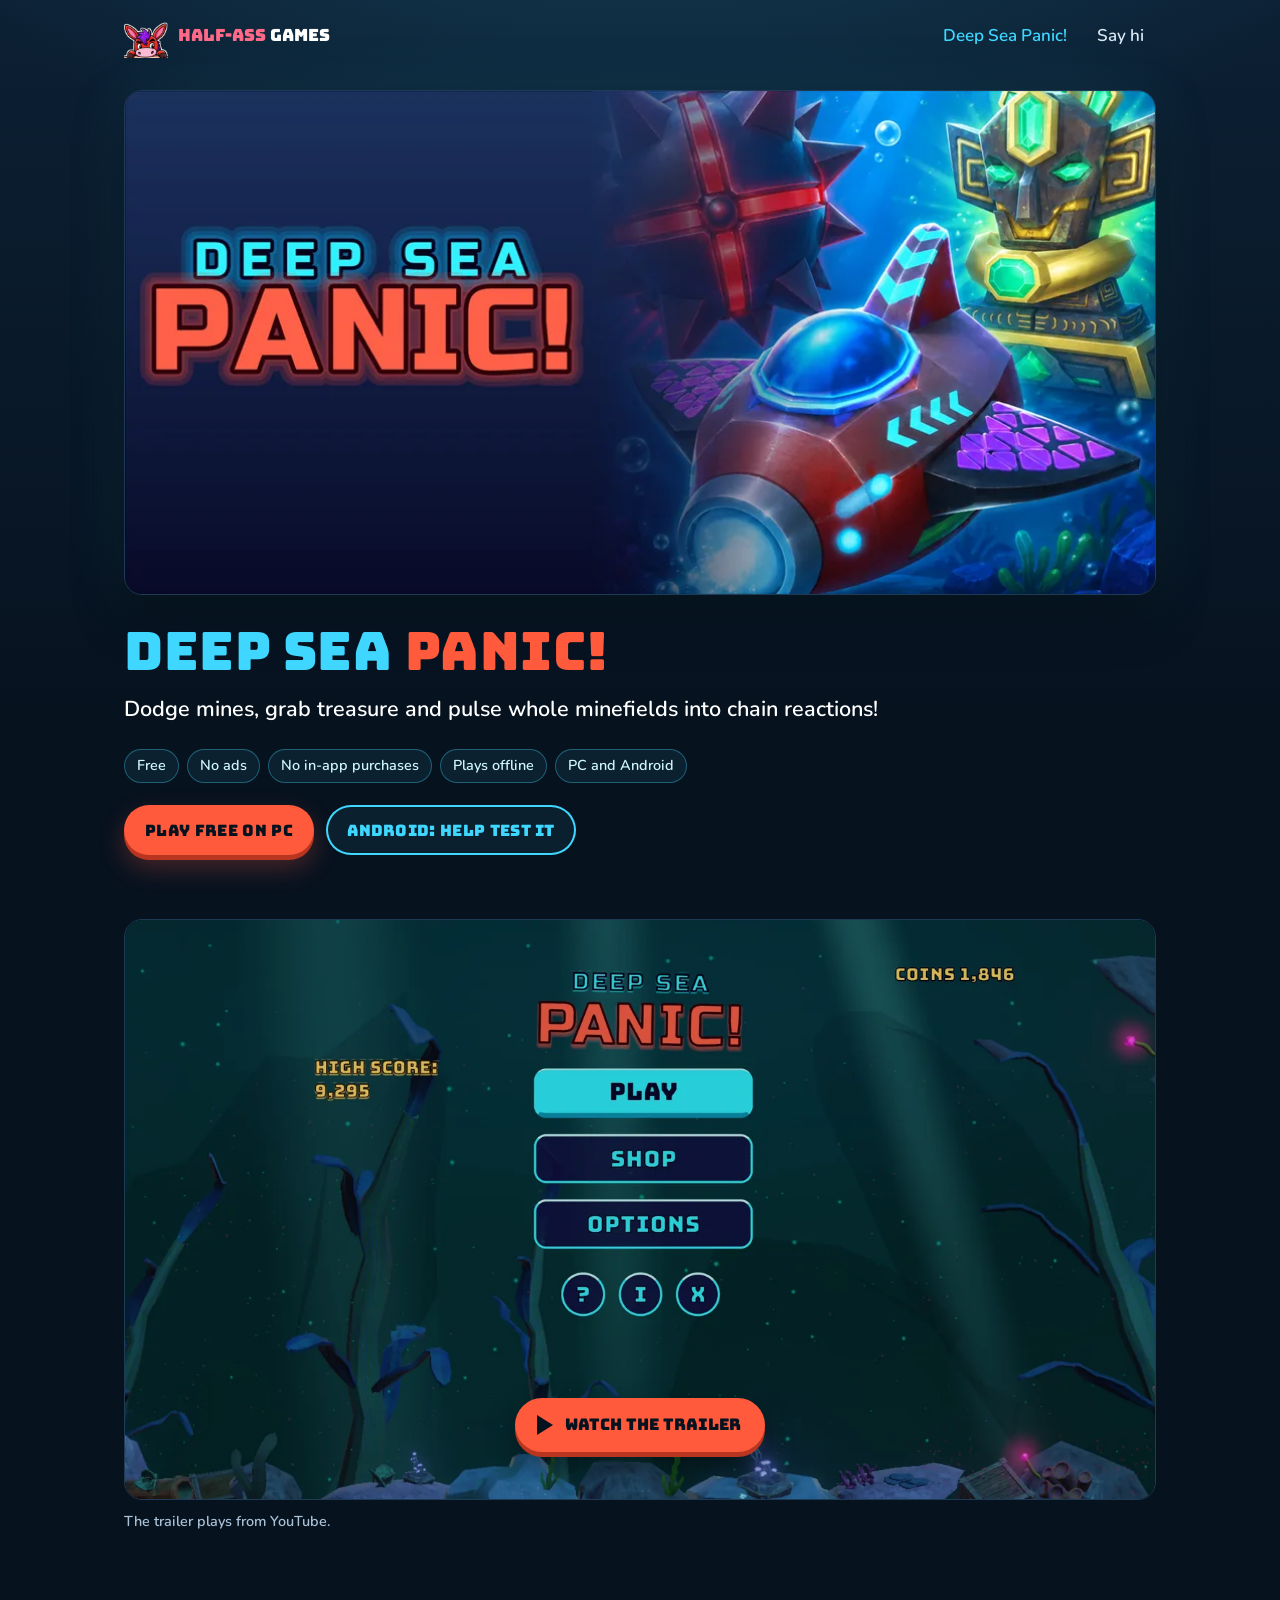
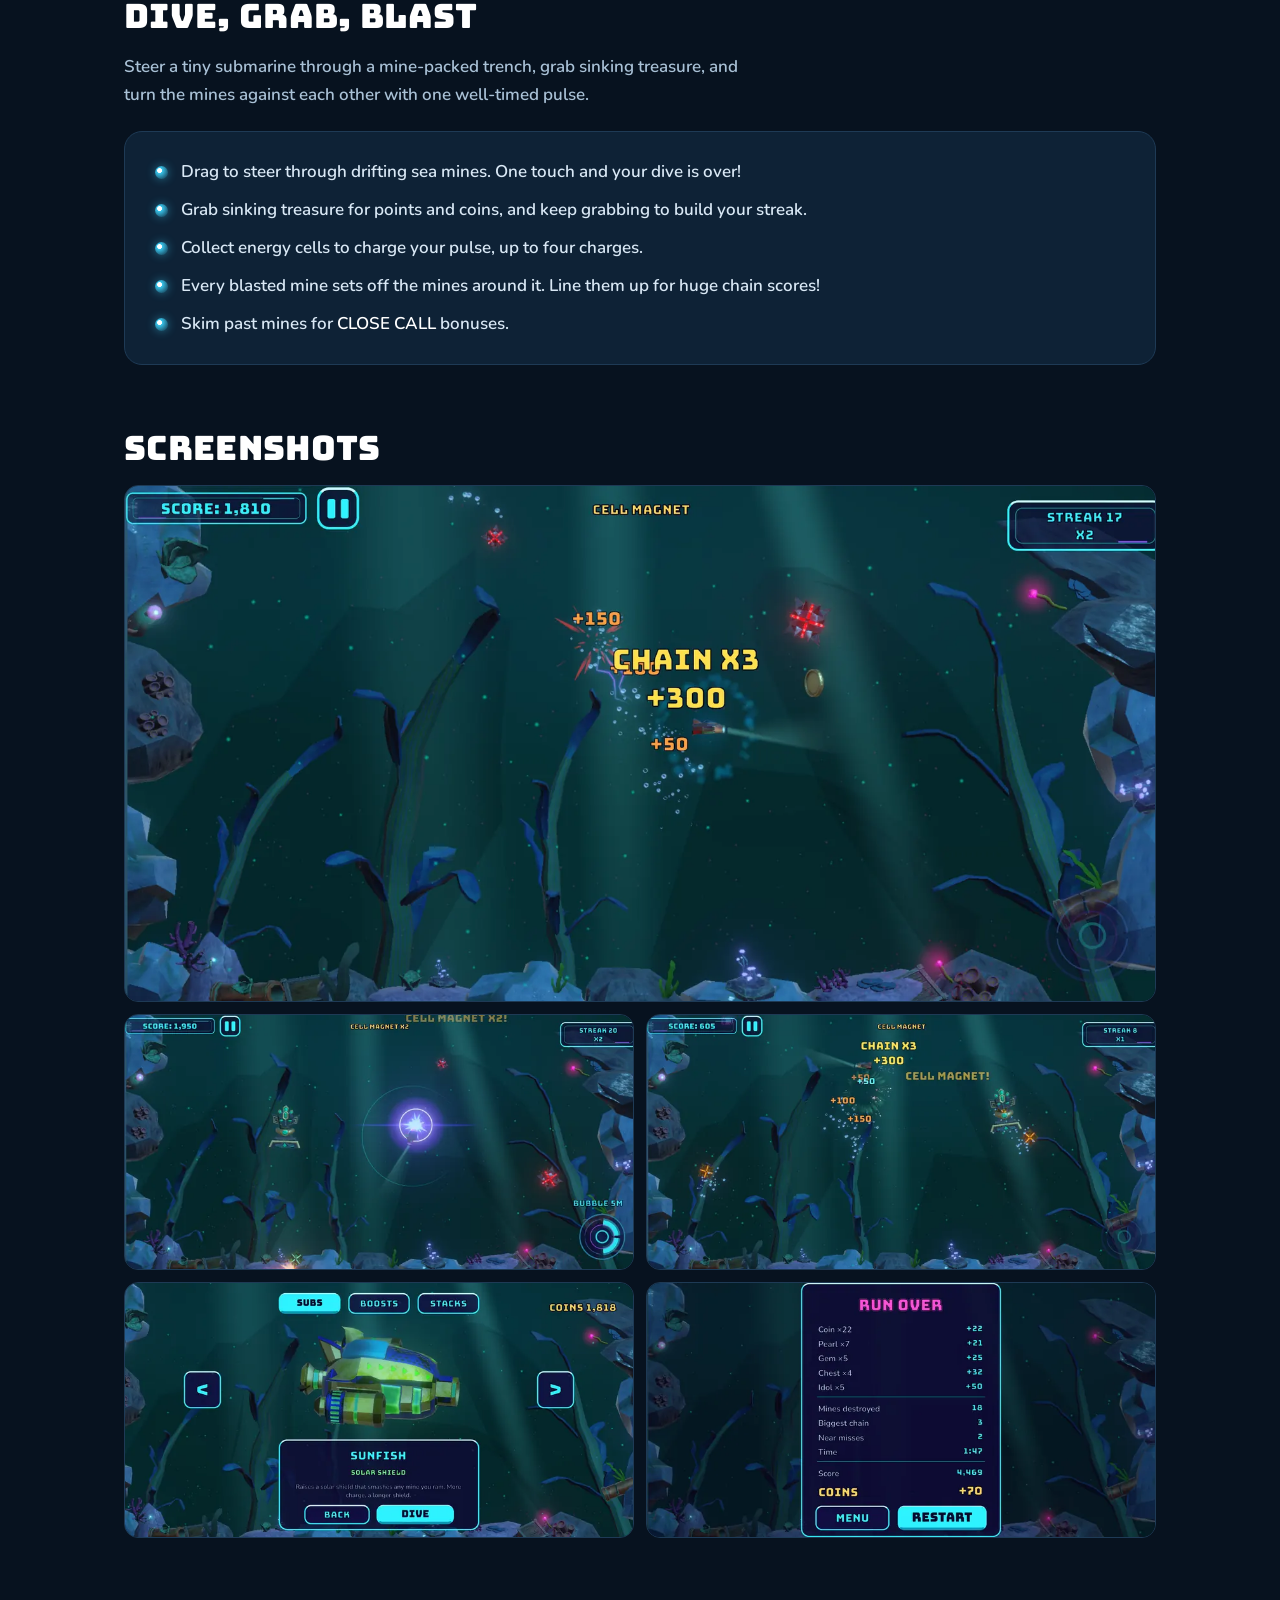
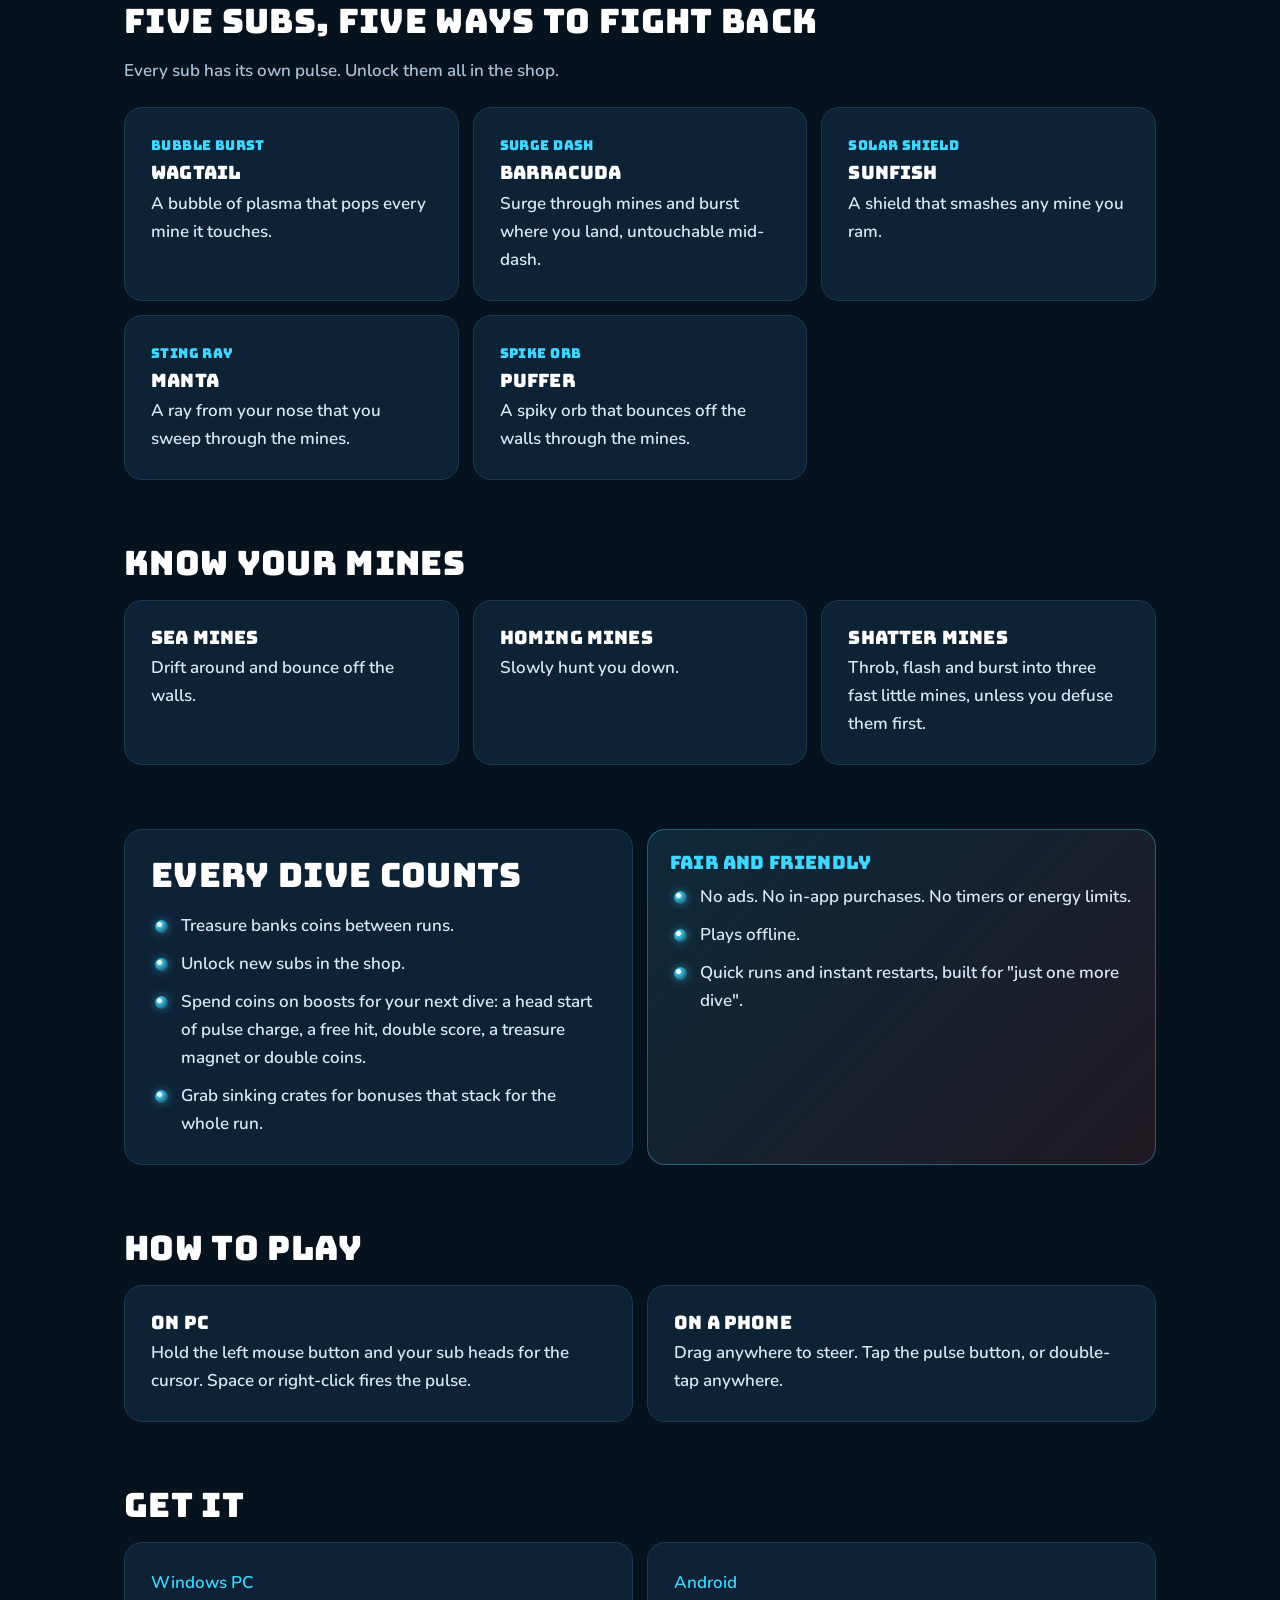
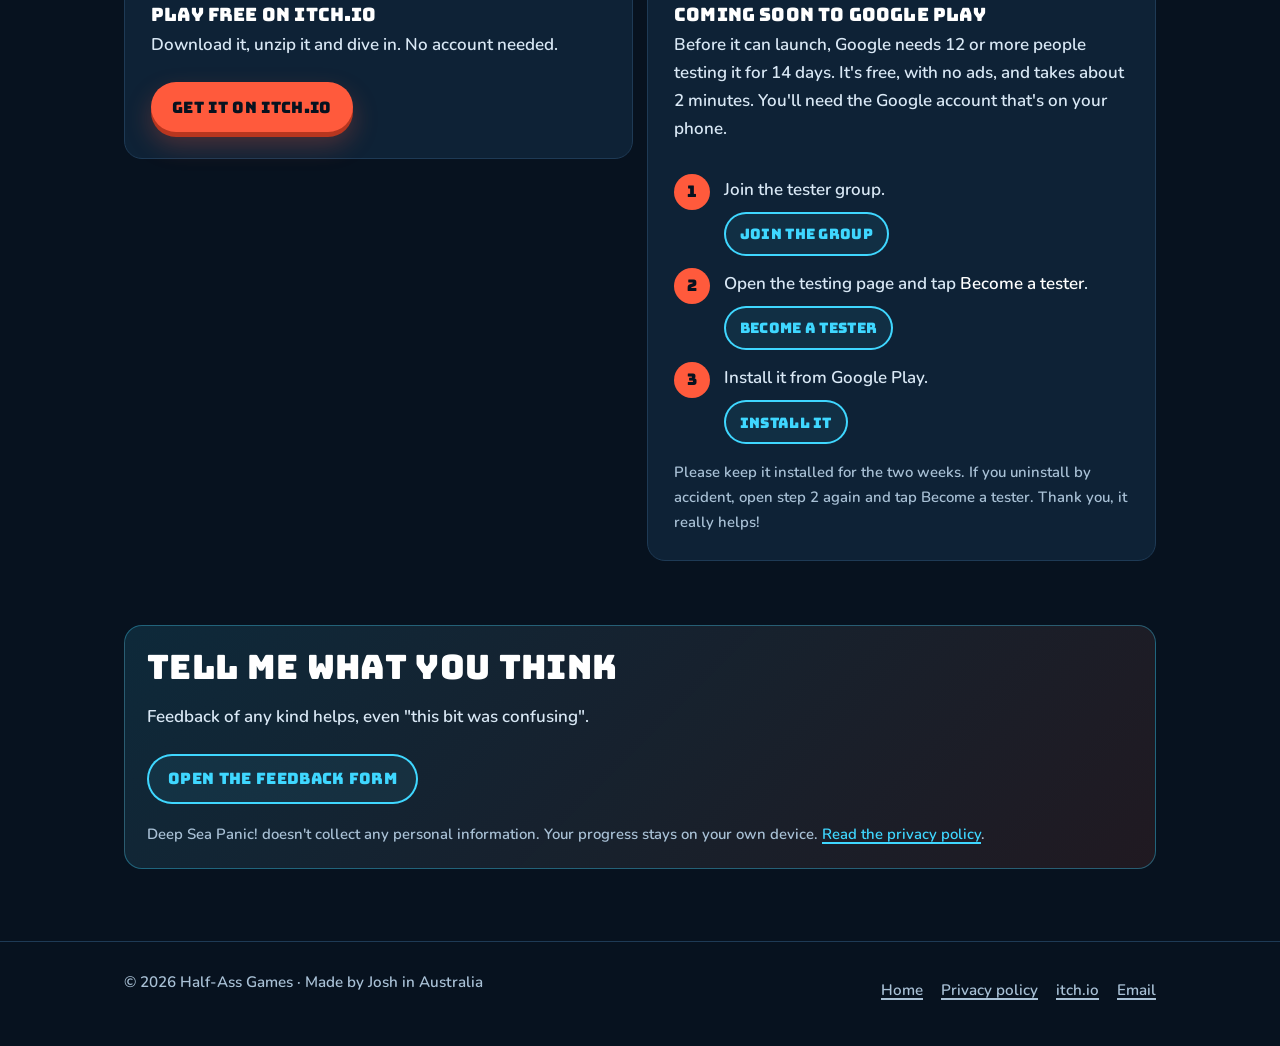
==== docs/deep-sea-panic/index.html @ 7a8c6b15 "First version of the Half-Ass Games website Home page, the Deep Sea Panic! page and the privacy poli" ====
<!doctype html>
<html lang="en-AU">
<head>
  <meta charset="utf-8">
  <meta name="viewport" content="width=device-width, initial-scale=1">
  <title>Deep Sea Panic! | Half-Ass Games</title>
  <meta name="description" content="Dodge mines, grab treasure and pulse whole minefields into chain reactions! A free arcade game for PC and Android, with no ads and no in-app purchases.">
  <link rel="canonical" href="https://half-assgames.com/deep-sea-panic/">
  <meta name="theme-color" content="#07121F">
  <link rel="icon" href="../favicon-48.png" sizes="48x48" type="image/png">
  <link rel="icon" href="../icon-192.png" sizes="192x192" type="image/png">
  <link rel="apple-touch-icon" href="../apple-touch-icon.png">
  <link rel="preload" href="../fonts/bungee.woff2" as="font" type="font/woff2" crossorigin>
  <link rel="stylesheet" href="../css/site.css">

  <meta property="og:type" content="website">
  <meta property="og:site_name" content="Half-Ass Games">
  <meta property="og:title" content="Deep Sea Panic!">
  <meta property="og:description" content="Dodge mines, grab treasure and pulse whole minefields into chain reactions! Free, no ads.">
  <meta property="og:url" content="https://half-assgames.com/deep-sea-panic/">
  <meta property="og:image" content="https://half-assgames.com/img/deep-sea-panic/key-art-share.jpg">
  <meta property="og:image:width" content="1024">
  <meta property="og:image:height" content="500">
  <meta property="og:image:alt" content="Deep Sea Panic! key art: a little red submarine racing past a spiky sea mine and a jewelled treasure idol.">
  <meta name="twitter:card" content="summary_large_image">

  <script type="application/ld+json">
  {
    "@context": "https://schema.org",
    "@type": "VideoGame",
    "name": "Deep Sea Panic!",
    "url": "https://half-assgames.com/deep-sea-panic/",
    "image": "https://half-assgames.com/img/deep-sea-panic/key-art-share.jpg",
    "description": "Steer a tiny submarine through a mine-packed trench, grab sinking treasure, and turn the mines against each other with one well-timed pulse.",
    "genre": "Arcade",
    "gamePlatform": ["PC", "Android"],
    "operatingSystem": "Windows, Android",
    "applicationCategory": "Game",
    "offers": { "@type": "Offer", "price": "0", "priceCurrency": "AUD" },
    "author": { "@type": "Organization", "name": "Half-Ass Games", "url": "https://half-assgames.com/" }
  }
  </script>
</head>
<body>
  <a class="skip" href="#main">Skip to content</a>

  <header class="site-header">
    <div class="wrap">
      <a class="brand" href="../">
        <img src="../img/donkey-128.webp" width="44" height="44" alt="">
        <span><span class="half">Half-Ass</span> Games</span>
      </a>
      <nav class="site-nav" aria-label="Main">
        <a href="./" aria-current="page">Deep Sea Panic!</a>
        <a href="../#say-hi">Say hi</a>
      </nav>
    </div>
  </header>

  <main id="main">
    <section class="game-hero">
      <div class="bubbles" aria-hidden="true"><span></span><span></span><span></span><span></span><span></span><span></span><span></span></div>
      <div class="wrap">
        <div class="keyart">
          <img src="../img/deep-sea-panic/key-art-1024.webp"
               srcset="../img/deep-sea-panic/key-art-640.webp 640w, ../img/deep-sea-panic/key-art-1024.webp 1024w"
               sizes="(min-width: 1080px) 1032px, 100vw"
               width="1024" height="500" fetchpriority="high"
               alt="Deep Sea Panic! key art: a little red submarine racing past a spiky sea mine and a jewelled treasure idol.">
        </div>
        <div class="intro">
          <h1><span class="sea">Deep Sea</span> <span class="panic">Panic!</span></h1>
          <p class="tagline">Dodge mines, grab treasure and pulse whole minefields into chain reactions!</p>
          <ul class="chips" aria-label="At a glance">
            <li>Free</li>
            <li>No ads</li>
            <li>No in-app purchases</li>
            <li>Plays offline</li>
            <li>PC and Android</li>
          </ul>
          <div class="buttons">
            <a class="btn btn-main" href="https://half-assgames.itch.io/deepseapanic">Play free on PC</a>
            <a class="btn btn-soft" href="#android">Android: help test it</a>
          </div>
        </div>
      </div>
    </section>

    <section class="section" id="trailer" aria-labelledby="trailer-title">
      <div class="wrap">
        <h2 id="trailer-title" class="sr-only">Trailer</h2>
        <a class="trailer" href="https://youtu.be/lEwwtnWS23Q" data-video="lEwwtnWS23Q">
          <img src="../img/deep-sea-panic/trailer-poster-1600.webp"
               srcset="../img/deep-sea-panic/trailer-poster-800.webp 800w, ../img/deep-sea-panic/trailer-poster-1600.webp 1600w"
               sizes="(min-width: 1080px) 1032px, 100vw" width="1600" height="800" loading="lazy" alt="">
          <span class="play">Watch the trailer</span>
        </a>
        <p class="trailer-note">The trailer plays from YouTube.</p>
      </div>
    </section>

    <section class="section" aria-labelledby="dive-title">
      <div class="wrap">
        <h2 id="dive-title">Dive, grab, blast</h2>
        <p class="section-intro">
          Steer a tiny submarine through a mine-packed trench, grab sinking treasure, and turn the
          mines against each other with one well-timed pulse.
        </p>
        <div class="card">
          <ul class="list-bubbles">
            <li>Drag to steer through drifting sea mines. One touch and your dive is over!</li>
            <li>Grab sinking treasure for points and coins, and keep grabbing to build your streak.</li>
            <li>Collect energy cells to charge your pulse, up to four charges.</li>
            <li>Every blasted mine sets off the mines around it. Line them up for huge chain scores!</li>
            <li>Skim past mines for <strong>CLOSE CALL</strong> bonuses.</li>
          </ul>
        </div>
      </div>
    </section>

    <section class="section" aria-labelledby="shots-title">
      <div class="wrap">
        <h2 id="shots-title">Screenshots</h2>
        <ul class="shots">
          <li><a href="../img/deep-sea-panic/01-chain-reaction-1600.webp">
            <img src="../img/deep-sea-panic/01-chain-reaction-1600.webp"
                 srcset="../img/deep-sea-panic/01-chain-reaction-800.webp 800w, ../img/deep-sea-panic/01-chain-reaction-1600.webp 1600w"
                 sizes="(min-width: 1080px) 1032px, 100vw" width="1600" height="800" loading="lazy"
                 alt="A three-mine chain reaction scoring 300 points as the sub zips through a kelp-filled trench.">
          </a></li>
          <li><a href="../img/deep-sea-panic/02-bubble-burst-1600.webp">
            <img src="../img/deep-sea-panic/02-bubble-burst-800.webp"
                 srcset="../img/deep-sea-panic/02-bubble-burst-800.webp 800w, ../img/deep-sea-panic/02-bubble-burst-1600.webp 1600w"
                 sizes="(min-width: 1080px) 510px, (min-width: 720px) 50vw, 100vw" width="1600" height="800" loading="lazy"
                 alt="The Wagtail's Bubble Burst: a glowing plasma bubble around the sub, with a treasure idol sinking nearby.">
          </a></li>
          <li><a href="../img/deep-sea-panic/03-treasure-and-crates-1600.webp">
            <img src="../img/deep-sea-panic/03-treasure-and-crates-800.webp"
                 srcset="../img/deep-sea-panic/03-treasure-and-crates-800.webp 800w, ../img/deep-sea-panic/03-treasure-and-crates-1600.webp 1600w"
                 sizes="(min-width: 1080px) 510px, (min-width: 720px) 50vw, 100vw" width="1600" height="800" loading="lazy"
                 alt="A chain reaction scoring 300 points while a treasure idol sinks and a Cell Magnet bonus kicks in.">
          </a></li>
          <li><a href="../img/deep-sea-panic/05-five-subs-shop-1600.webp">
            <img src="../img/deep-sea-panic/05-five-subs-shop-800.webp"
                 srcset="../img/deep-sea-panic/05-five-subs-shop-800.webp 800w, ../img/deep-sea-panic/05-five-subs-shop-1600.webp 1600w"
                 sizes="(min-width: 1080px) 510px, (min-width: 720px) 50vw, 100vw" width="1600" height="800" loading="lazy"
                 alt="The shop, choosing the Sunfish, whose Solar Shield smashes any mine you ram.">
          </a></li>
          <li><a href="../img/deep-sea-panic/06-run-summary-1600.webp">
            <img src="../img/deep-sea-panic/06-run-summary-800.webp"
                 srcset="../img/deep-sea-panic/06-run-summary-800.webp 800w, ../img/deep-sea-panic/06-run-summary-1600.webp 1600w"
                 sizes="(min-width: 1080px) 510px, (min-width: 720px) 50vw, 100vw" width="1600" height="800" loading="lazy"
                 alt="The Run Over screen: treasure collected, mines destroyed, biggest chain, score and coins earned.">
          </a></li>
        </ul>
      </div>
    </section>

    <section class="section" aria-labelledby="subs-title">
      <div class="wrap">
        <h2 id="subs-title">Five subs, five ways to fight back</h2>
        <p class="section-intro">Every sub has its own pulse. Unlock them all in the shop.</p>
        <div class="grid">
          <div class="card sub-card"><p class="kicker">Bubble Burst</p><h3>Wagtail</h3><p>A bubble of plasma that pops every mine it touches.</p></div>
          <div class="card sub-card"><p class="kicker">Surge Dash</p><h3>Barracuda</h3><p>Surge through mines and burst where you land, untouchable mid-dash.</p></div>
          <div class="card sub-card"><p class="kicker">Solar Shield</p><h3>Sunfish</h3><p>A shield that smashes any mine you ram.</p></div>
          <div class="card sub-card"><p class="kicker">Sting Ray</p><h3>Manta</h3><p>A ray from your nose that you sweep through the mines.</p></div>
          <div class="card sub-card"><p class="kicker">Spike Orb</p><h3>Puffer</h3><p>A spiky orb that bounces off the walls through the mines.</p></div>
        </div>
      </div>
    </section>

    <section class="section" aria-labelledby="mines-title">
      <div class="wrap">
        <h2 id="mines-title">Know your mines</h2>
        <div class="grid">
          <div class="card"><h3>Sea mines</h3><p>Drift around and bounce off the walls.</p></div>
          <div class="card"><h3>Homing mines</h3><p>Slowly hunt you down.</p></div>
          <div class="card"><h3>Shatter mines</h3><p>Throb, flash and burst into three fast little mines, unless you defuse them first.</p></div>
        </div>
      </div>
    </section>

    <section class="section" aria-labelledby="counts-title">
      <div class="wrap">
        <div class="grid">
          <div class="card">
            <h2 id="counts-title">Every dive counts</h2>
            <ul class="list-bubbles">
              <li>Treasure banks coins between runs.</li>
              <li>Unlock new subs in the shop.</li>
              <li>Spend coins on boosts for your next dive: a head start of pulse charge, a free hit, double score, a treasure magnet or double coins.</li>
              <li>Grab sinking crates for bonuses that stack for the whole run.</li>
            </ul>
          </div>
          <div class="callout">
            <h3>Fair and friendly</h3>
            <ul class="list-bubbles">
              <li>No ads. No in-app purchases. No timers or energy limits.</li>
              <li>Plays offline.</li>
              <li>Quick runs and instant restarts, built for "just one more dive".</li>
            </ul>
          </div>
        </div>
      </div>
    </section>

    <section class="section" aria-labelledby="controls-title">
      <div class="wrap">
        <h2 id="controls-title">How to play</h2>
        <div class="grid">
          <div class="card"><h3>On PC</h3><p>Hold the left mouse button and your sub heads for the cursor. Space or right-click fires the pulse.</p></div>
          <div class="card"><h3>On a phone</h3><p>Drag anywhere to steer. Tap the pulse button, or double-tap anywhere.</p></div>
        </div>
      </div>
    </section>

    <section class="section" id="get-it" aria-labelledby="get-title">
      <div class="wrap">
        <h2 id="get-title">Get it</h2>
        <div class="grid get-it">
          <div class="card">
            <p class="kicker">Windows PC</p>
            <h3>Play free on itch.io</h3>
            <p>Download it, unzip it and dive in. No account needed.</p>
            <div class="buttons">
              <a class="btn btn-main" href="https://half-assgames.itch.io/deepseapanic">Get it on itch.io</a>
            </div>
          </div>

          <!-- ANDROID, BEFORE LAUNCH: the tester steps. On launch day, delete this card
               and un-comment the "Get it on Google Play" card below it (see README.md). -->
          <div class="card" id="android">
            <p class="kicker">Android</p>
            <h3>Coming soon to Google Play</h3>
            <p>
              Before it can launch, Google needs 12 or more people testing it for 14 days. It's free,
              with no ads, and takes about 2 minutes. You'll need the Google account that's on your phone.
            </p>
            <ol class="steps">
              <li>
                Join the tester group.<br>
                <a class="btn btn-soft" href="https://groups.google.com/g/deep-sea-panic-testers">Join the group</a>
              </li>
              <li>
                Open the testing page and tap <strong>Become a tester</strong>.<br>
                <a class="btn btn-soft" href="https://play.google.com/apps/testing/com.halfassgames.deepseapanic">Become a tester</a>
              </li>
              <li>
                Install it from Google Play.<br>
                <a class="btn btn-soft" href="https://play.google.com/store/apps/details?id=com.halfassgames.deepseapanic">Install it</a>
              </li>
            </ol>
            <p class="small">
              Please keep it installed for the two weeks. If you uninstall by accident, open step 2
              again and tap Become a tester. Thank you, it really helps!
            </p>
          </div>

          <!-- ANDROID, AFTER LAUNCH:
          <div class="card" id="android">
            <p class="kicker">Android</p>
            <h3>Play free on Google Play</h3>
            <p>Free, with no ads and no in-app purchases.</p>
            <div class="buttons">
              <a class="btn btn-main" href="https://play.google.com/store/apps/details?id=com.halfassgames.deepseapanic">Get it on Google Play</a>
            </div>
          </div>
          -->
        </div>
      </div>
    </section>

    <section class="section" aria-labelledby="feedback-title">
      <div class="wrap">
        <div class="callout">
          <h2 id="feedback-title">Tell me what you think</h2>
          <p>Feedback of any kind helps, even "this bit was confusing".</p>
          <div class="buttons">
            <a class="btn btn-soft" href="https://docs.google.com/forms/d/e/1FAIpQLScMLXOUElsej9TgpEuanRhJ2T6ZHBi3X1LBrDeRtGZzReHrkA/viewform">Open the feedback form</a>
          </div>
          <p class="small" style="margin-top: 18px;">
            Deep Sea Panic! doesn't collect any personal information. Your progress stays on your own
            device. <a href="privacy/">Read the privacy policy</a>.
          </p>
        </div>
      </div>
    </section>
  </main>

  <footer class="site-footer">
    <div class="wrap">
      <p>© 2026 Half-Ass Games · Made by Josh in Australia</p>
      <ul>
        <li><a href="../">Home</a></li>
        <li><a href="privacy/">Privacy policy</a></li>
        <li><a href="https://half-assgames.itch.io/deepseapanic">itch.io</a></li>
        <li><a href="mailto:joshua@half-assgames.com">Email</a></li>
      </ul>
    </div>
  </footer>

  <script>
    // Swap the trailer picture for the YouTube player only when someone presses play,
    // so YouTube isn't loaded (or told about the visit) until then.
    document.querySelectorAll('.trailer[data-video]').forEach(function (link) {
      link.addEventListener('click', function (e) {
        e.preventDefault();
        var frame = document.createElement('iframe');
        frame.src = 'https://www.youtube-nocookie.com/embed/' + link.dataset.video + '?autoplay=1&rel=0';
        frame.title = 'Deep Sea Panic! trailer';
        frame.allow = 'autoplay; encrypted-media; picture-in-picture; fullscreen';
        frame.allowFullscreen = true;
        var box = document.createElement('div');
        box.className = 'trailer';
        box.appendChild(frame);
        link.replaceWith(box);
      });
    });
  </script>
</body>
</html>
---- docs/css/site.css ----
/* Half-Ass Games: one stylesheet for the whole site.
   Colours match the Deep Sea Panic! itch.io theme. Fonts are the game's own (SIL OFL). */

@font-face {
  font-family: "Bungee";
  src: url("../fonts/bungee.woff2") format("woff2");
  font-display: swap;
}
@font-face {
  font-family: "Nunito";
  src: url("../fonts/nunito-semibold.woff2") format("woff2");
  font-weight: 600;
  font-display: swap;
}

:root {
  color-scheme: dark;
  --bg: #07121F;          /* itch background */
  --panel: #0E2236;       /* itch page */
  --panel-2: #123049;
  --line: #1E3A55;        /* itch borders */
  --text: #D9E8F5;        /* itch text */
  --muted: #A9C1D6;
  --cyan: #3FD7FF;        /* "DEEP SEA" */
  --orange: #FF5A3C;      /* "PANIC!" and buttons */
  --orange-deep: #B8361F;
  --donkey: #FF6A88;      /* the pink of "Half-Ass" on the studio logo */
  --radius: 18px;
  --wrap: 1080px;
  --display: "Bungee", "Arial Black", Impact, sans-serif;
  --body: "Nunito", ui-rounded, "Segoe UI", system-ui, -apple-system, Roboto, sans-serif;
}

*, *::before, *::after { box-sizing: border-box; }

html { -webkit-text-size-adjust: 100%; scroll-behavior: smooth; }

body {
  margin: 0;
  min-height: 100vh;
  display: flex;
  flex-direction: column;
  background-color: var(--bg);
  background-image:
    radial-gradient(1100px 520px at 50% -160px, rgba(63, 215, 255, 0.16), transparent 70%),
    linear-gradient(180deg, #0C2034 0, var(--bg) 720px);
  background-repeat: no-repeat;
  color: var(--text);
  font: 600 1.0625rem/1.65 var(--body);
  font-synthesis: none;
  overflow-x: hidden;
}

main { flex: 1; }

img { display: block; max-width: 100%; height: auto; }

a { color: var(--cyan); text-underline-offset: 0.18em; text-decoration-thickness: 2px; }
a:hover { color: #8DE9FF; }

:focus-visible { outline: 3px solid var(--cyan); outline-offset: 3px; border-radius: 6px; }

strong { font-weight: inherit; color: #fff; }

h1, h2, h3 {
  font-family: var(--display);
  font-weight: 400;
  line-height: 1.15;
  letter-spacing: 0.01em;
  margin: 0 0 0.5em;
  color: #fff;
  text-wrap: balance;
}
h2 { font-size: clamp(1.45rem, 4.2vw, 2.1rem); }
h3 { font-size: 1.15rem; }
p { margin: 0 0 1em; }
p:last-child { margin-bottom: 0; }

.wrap { width: 100%; max-width: var(--wrap); margin: 0 auto; padding: 0 16px; }
@media (min-width: 640px) { .wrap { padding: 0 24px; } }

.skip {
  position: absolute; left: 16px; top: -100px; z-index: 10;
  background: var(--orange); color: var(--bg); padding: 10px 16px; border-radius: 10px;
  font-family: var(--display); text-decoration: none;
}
.skip:focus { top: 12px; }

.sr-only {
  position: absolute; width: 1px; height: 1px; padding: 0; margin: -1px;
  overflow: hidden; clip: rect(0 0 0 0); white-space: nowrap; border: 0;
}

/* ---------- Header and footer ---------- */

.site-header { padding: 14px 0; }
.site-header .wrap {
  display: flex; flex-wrap: wrap; align-items: center; justify-content: space-between; gap: 8px 20px;
}
.brand {
  display: inline-flex; align-items: center; gap: 10px;
  color: #fff; text-decoration: none; font-family: var(--display); font-size: 1.05rem;
}
.brand:hover { color: #fff; }
.brand img { width: 44px; height: 44px; }
.brand .half { color: var(--donkey); }

.site-nav { display: flex; gap: 4px 6px; flex-wrap: wrap; }
.site-nav a {
  color: var(--text); text-decoration: none; padding: 8px 12px; border-radius: 999px;
}
.site-nav a:hover { background: rgba(63, 215, 255, 0.1); color: #fff; }
.site-nav a[aria-current="page"] { color: var(--cyan); }
@media (max-width: 520px) { .site-nav { margin-left: -12px; } }

.site-footer {
  margin-top: 72px; padding: 28px 0 36px;
  border-top: 1px solid var(--line); color: var(--muted); font-size: 0.95rem;
}
.site-footer .wrap { display: flex; flex-wrap: wrap; gap: 10px 24px; justify-content: space-between; align-items: center; }
.site-footer ul { list-style: none; display: flex; flex-wrap: wrap; gap: 6px 18px; margin: 0; padding: 0; }
.site-footer a { color: var(--muted); }
.site-footer a:hover { color: #fff; }

/* ---------- Buttons and chips ---------- */

.buttons { display: flex; flex-wrap: wrap; gap: 12px; margin: 22px 0 0; }

.btn {
  display: inline-flex; align-items: center; justify-content: center; gap: 0.5em;
  min-height: 50px; padding: 0.7em 1.35em; border-radius: 999px;
  font-family: var(--display); font-size: 0.98rem; line-height: 1.1; letter-spacing: 0.02em;
  text-decoration: none; text-align: center;
  transition: transform 0.12s ease, box-shadow 0.12s ease, background-color 0.12s ease;
}
.btn-main {
  background: var(--orange); color: var(--bg);
  box-shadow: 0 5px 0 var(--orange-deep), 0 12px 26px rgba(255, 90, 60, 0.28);
}
.btn-main:hover { color: var(--bg); background: #FF6E52; transform: translateY(-2px); box-shadow: 0 7px 0 var(--orange-deep), 0 16px 30px rgba(255, 90, 60, 0.34); }
.btn-main:active { transform: translateY(3px); box-shadow: 0 2px 0 var(--orange-deep); }
.btn-soft {
  color: var(--cyan); background: rgba(63, 215, 255, 0.07);
  box-shadow: inset 0 0 0 2px var(--cyan);
}
.btn-soft:hover { color: #fff; background: rgba(63, 215, 255, 0.16); transform: translateY(-2px); }
.btn-soft:active { transform: translateY(1px); }

.chips { display: flex; flex-wrap: wrap; gap: 8px; list-style: none; margin: 16px 0 0; padding: 0; }
.chips li {
  padding: 4px 12px; border-radius: 999px; font-size: 0.9rem;
  background: rgba(63, 215, 255, 0.08); border: 1px solid rgba(63, 215, 255, 0.35); color: #CFF5FF;
}

/* ---------- Sections and cards ---------- */

.section { padding: 44px 0 0; }
@media (min-width: 800px) { .section { padding-top: 64px; } }

.section-intro { max-width: 640px; color: var(--muted); margin-bottom: 22px; }

.card {
  background: var(--panel); border: 1px solid var(--line); border-radius: var(--radius); padding: 20px;
}
@media (min-width: 640px) { .card { padding: 26px; } }

.grid { display: grid; gap: 14px; grid-template-columns: repeat(auto-fit, minmax(min(100%, 250px), 1fr)); }

.card h3 { margin-bottom: 0.35em; }
.card .kicker { color: var(--cyan); margin: 0 0 0.4em; }

.list-bubbles { list-style: none; margin: 0; padding: 0; display: grid; gap: 10px; }
.list-bubbles li { position: relative; padding-left: 30px; }
.list-bubbles li::before {
  content: ""; position: absolute; left: 4px; top: 0.48em; width: 13px; height: 13px; border-radius: 50%;
  background: radial-gradient(circle at 35% 35%, #fff 0 18%, rgba(63, 215, 255, 0.9) 22%, rgba(63, 215, 255, 0.35) 70%);
  box-shadow: 0 0 10px rgba(63, 215, 255, 0.45);
}

/* ---------- Home: hero ---------- */

.hero { position: relative; padding: 36px 0 8px; text-align: center; }
@media (min-width: 800px) { .hero { padding-top: 56px; } }
.hero h1 { margin: 0 auto 18px; width: clamp(210px, 58vw, 300px); }
.hero h1 img {
  width: 100%;
  animation: bob 5s ease-in-out infinite; transform-origin: 50% 90%;
  filter: drop-shadow(0 16px 26px rgba(0, 0, 0, 0.5));
}
.hero .tagline { font-size: clamp(1.2rem, 3.6vw, 1.55rem); color: var(--cyan); margin-bottom: 0.8em; }
.hero .hello { max-width: 620px; margin: 0 auto; color: var(--text); font-size: 1.1rem; }

@keyframes bob {
  0%, 100% { transform: translateY(0) rotate(-2deg); }
  50% { transform: translateY(-8px) rotate(2deg); }
}

/* Bubbles drifting up behind the heroes */
.bubbles { position: absolute; inset: 0; overflow: hidden; pointer-events: none; z-index: -1; }
.bubbles span {
  position: absolute; bottom: -40px; border-radius: 50%;
  border: 2px solid rgba(63, 215, 255, 0.35);
  background: radial-gradient(circle at 32% 30%, rgba(255, 255, 255, 0.5) 0 12%, rgba(63, 215, 255, 0.06) 40%);
  animation: rise linear infinite;
}
.bubbles span:nth-child(1) { left: 8%;  width: 14px; height: 14px; animation-duration: 11s; animation-delay: -2s; }
.bubbles span:nth-child(2) { left: 19%; width: 26px; height: 26px; animation-duration: 15s; animation-delay: -9s; }
.bubbles span:nth-child(3) { left: 31%; width: 10px; height: 10px; animation-duration: 9s;  animation-delay: -5s; }
.bubbles span:nth-child(4) { left: 68%; width: 18px; height: 18px; animation-duration: 13s; animation-delay: -1s; }
.bubbles span:nth-child(5) { left: 79%; width: 30px; height: 30px; animation-duration: 17s; animation-delay: -7s; }
.bubbles span:nth-child(6) { left: 90%; width: 12px; height: 12px; animation-duration: 10s; animation-delay: -4s; }
.bubbles span:nth-child(7) { left: 55%; width: 9px;  height: 9px;  animation-duration: 12s; animation-delay: -11s; }

@keyframes rise {
  from { transform: translate(0, 0); opacity: 0; }
  10% { opacity: 1; }
  50% { transform: translate(14px, -50vh); }
  to { transform: translate(-6px, -100vh); opacity: 0; }
}

/* ---------- Home: featured game ---------- */

.feature { overflow: hidden; padding: 0; }
.feature .art { display: block; background: #0B1A2B; }
.feature .art img { width: 100%; aspect-ratio: 1024 / 500; }
.feature .body { padding: 20px; }
@media (min-width: 640px) { .feature .body { padding: 28px; } }
@media (min-width: 900px) {
  .feature .body { display: grid; grid-template-columns: 1.25fr 1fr; gap: 12px 40px; align-items: start; }
  .feature .actions .chips { margin-top: 4px; }
}
.feature .status { margin: 18px 0 0; color: var(--muted); font-size: 0.97rem; }

.title-split { font-size: clamp(1.7rem, 5vw, 2.4rem); }
.title-split .sea { color: var(--cyan); }
.title-split .panic { color: var(--orange); }

.contact-email {
  display: inline-block; font-family: var(--display); font-size: clamp(1rem, 4.4vw, 1.5rem);
  word-break: break-word; margin: 4px 0 10px;
}

/* ---------- Game page ---------- */

.game-hero { position: relative; padding-top: 18px; }
.game-hero .keyart {
  border-radius: var(--radius); overflow: hidden; border: 1px solid var(--line);
  box-shadow: 0 20px 50px rgba(0, 0, 0, 0.45), 0 0 60px rgba(63, 215, 255, 0.12);
}
.game-hero .keyart img { width: 100%; aspect-ratio: 1024 / 500; }
.game-hero .intro { margin-top: 26px; max-width: 760px; }
.game-hero h1 { font-size: clamp(2rem, 7vw, 3.3rem); margin-bottom: 0.2em; }
.game-hero h1 .sea { color: var(--cyan); }
.game-hero h1 .panic { color: var(--orange); }
.game-hero .tagline { font-size: clamp(1.12rem, 3.2vw, 1.35rem); color: #fff; }

.trailer {
  position: relative; display: block; width: 100%; aspect-ratio: 16 / 9; overflow: hidden;
  border-radius: var(--radius); border: 1px solid var(--line); background: #000; color: #fff;
}
.trailer img, .trailer iframe { position: absolute; inset: 0; width: 100%; height: 100%; border: 0; }
.trailer img { object-fit: cover; opacity: 0.85; transition: opacity 0.2s ease, transform 0.4s ease; }
.trailer:hover img { opacity: 1; transform: scale(1.02); }
.trailer .play {
  position: absolute; left: 50%; bottom: 8%; transform: translateX(-50%);
  display: flex; align-items: center; gap: 12px; padding: 14px 24px 14px 16px; border-radius: 999px;
  background: var(--orange); color: var(--bg); font-family: var(--display); font-size: 1rem; white-space: nowrap;
  box-shadow: 0 5px 0 var(--orange-deep), 0 14px 30px rgba(0, 0, 0, 0.45);
}
.trailer .play::before {
  content: ""; width: 0; height: 0; margin-left: 6px;
  border-left: 16px solid var(--bg); border-top: 10px solid transparent; border-bottom: 10px solid transparent;
}
.trailer-note { color: var(--muted); font-size: 0.9rem; margin-top: 10px; }

.shots { display: grid; gap: 12px; grid-template-columns: 1fr; list-style: none; margin: 0; padding: 0; }
@media (min-width: 720px) {
  .shots { grid-template-columns: 1fr 1fr; }
  .shots li:first-child { grid-column: 1 / -1; }
}
.shots a { display: block; border-radius: 14px; overflow: hidden; border: 1px solid var(--line); }
.shots img { width: 100%; aspect-ratio: 2 / 1; object-fit: cover; transition: transform 0.3s ease; }
.shots a:hover img { transform: scale(1.025); }

.sub-card h3 { color: #fff; }
.sub-card .kicker { font-family: var(--display); font-size: 0.85rem; letter-spacing: 0.03em; }

.callout {
  background: linear-gradient(135deg, rgba(63, 215, 255, 0.12), rgba(255, 90, 60, 0.1));
  border: 1px solid rgba(63, 215, 255, 0.35); border-radius: var(--radius); padding: 22px;
}
.callout h3 { color: var(--cyan); }

.steps { list-style: none; counter-reset: step; margin: 16px 0; padding: 0; display: grid; gap: 14px; }
.steps li { counter-increment: step; position: relative; padding-left: 50px; min-height: 36px; }
.steps li::before {
  content: counter(step); position: absolute; left: 0; top: -2px;
  width: 36px; height: 36px; border-radius: 50%; display: grid; place-items: center;
  background: var(--orange); color: var(--bg); font-family: var(--display); font-size: 1rem;
}
.steps .btn { margin-top: 8px; min-height: 44px; font-size: 0.9rem; padding: 0.6em 1.1em; }

.get-it { align-items: start; }
.get-it .card { display: flex; flex-direction: column; }
.get-it .card .buttons { margin-top: auto; padding-top: 6px; }
.small { font-size: 0.93rem; color: var(--muted); }

/* ---------- Text pages (privacy) ---------- */

.prose { max-width: 720px; padding-top: 20px; }
.prose h1 { font-size: clamp(1.7rem, 6vw, 2.5rem); color: #fff; }
.prose h2 { font-size: 1.2rem; color: var(--cyan); margin: 1.9em 0 0.5em; }
.prose p, .prose li { color: var(--text); }
.prose ul { padding-left: 1.3em; margin: 0 0 1em; }
.prose li { margin-bottom: 0.3em; }
.prose .date { color: var(--muted); }
.prose .summary {
  border: 1px solid rgba(63, 215, 255, 0.45); border-radius: 14px; padding: 16px 20px;
  background: rgba(63, 215, 255, 0.07); color: #fff;
}
.prose hr { border: 0; border-top: 1px solid var(--line); margin: 40px 0 0; }

/* ---------- 404 ---------- */

.lost { text-align: center; padding: 60px 0 20px; }
.lost img { width: 128px; margin: 0 auto 16px; animation: bob 4.5s ease-in-out infinite; }
.lost h1 { font-size: clamp(1.8rem, 7vw, 3rem); }
.lost .buttons { justify-content: center; }

@media (prefers-reduced-motion: reduce) {
  html { scroll-behavior: auto; }
  *, *::before, *::after { animation: none !important; transition: none !important; }
  .bubbles { display: none; }
}
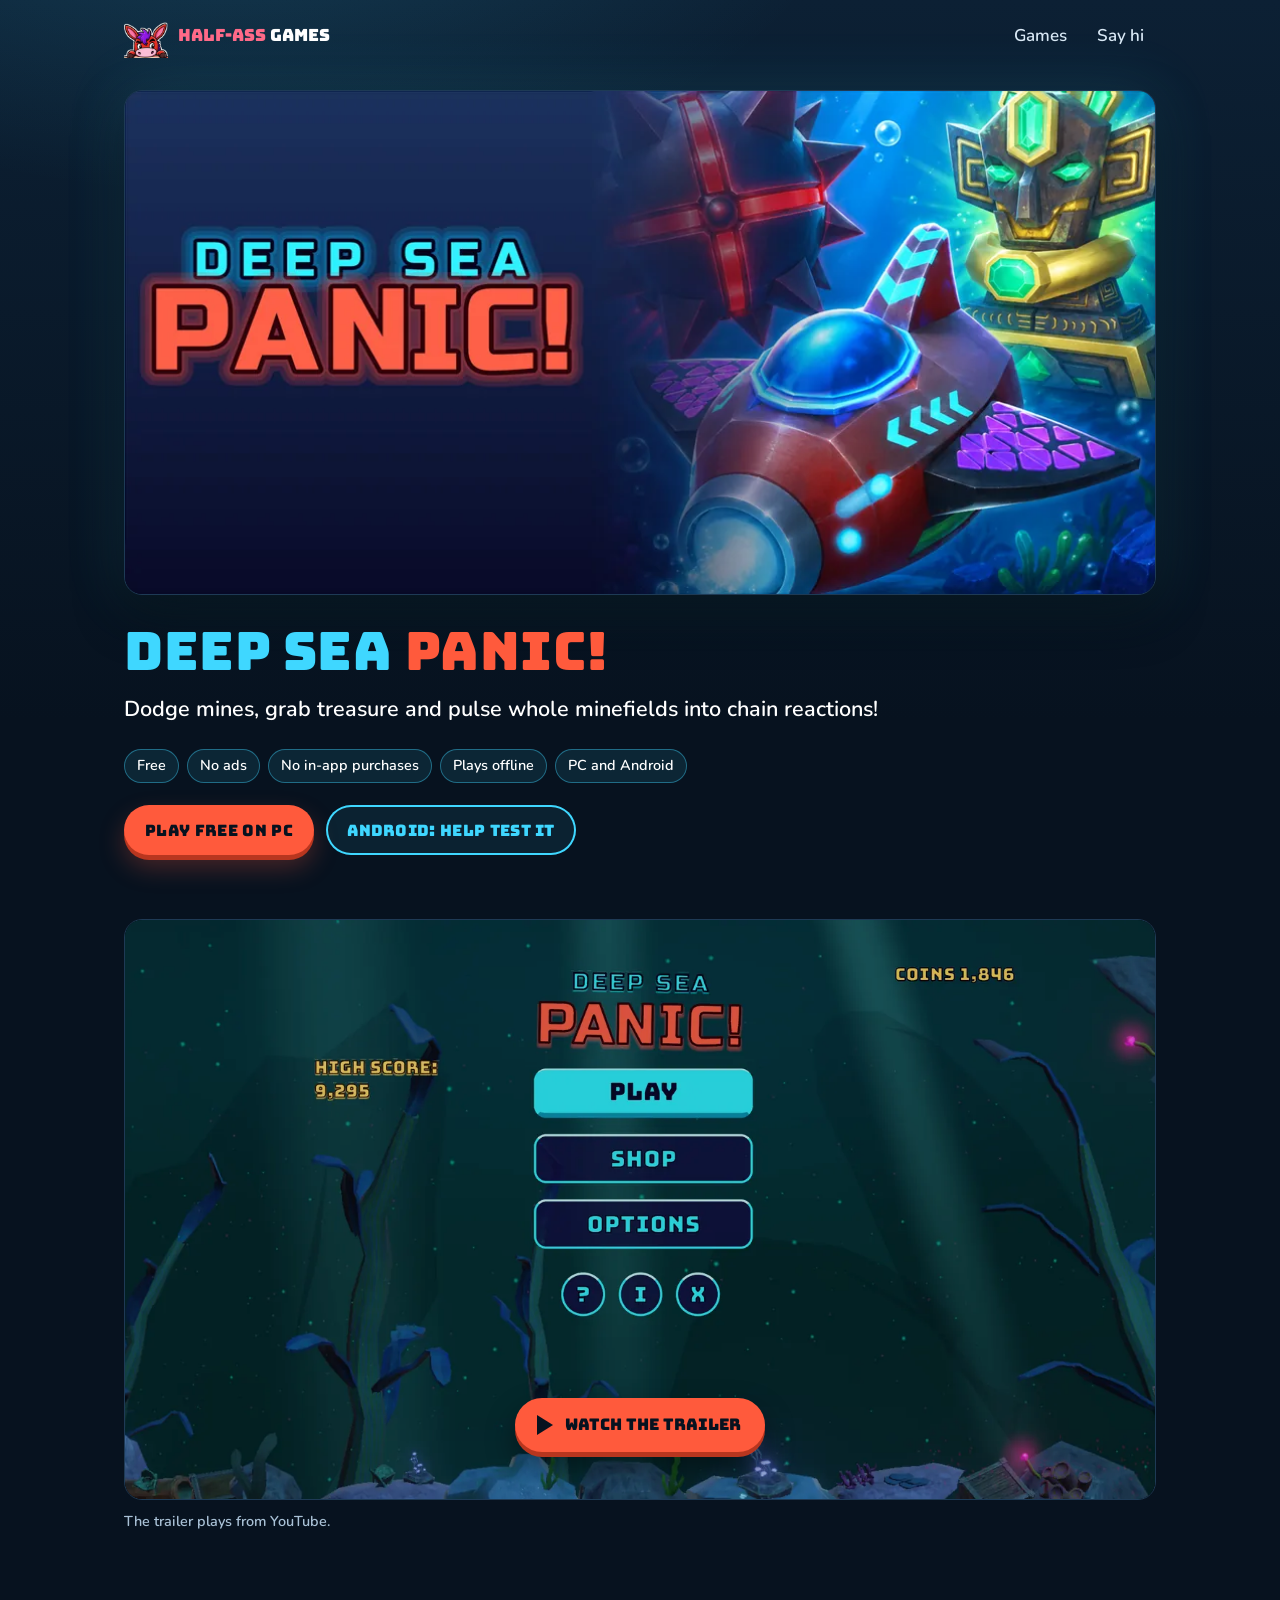
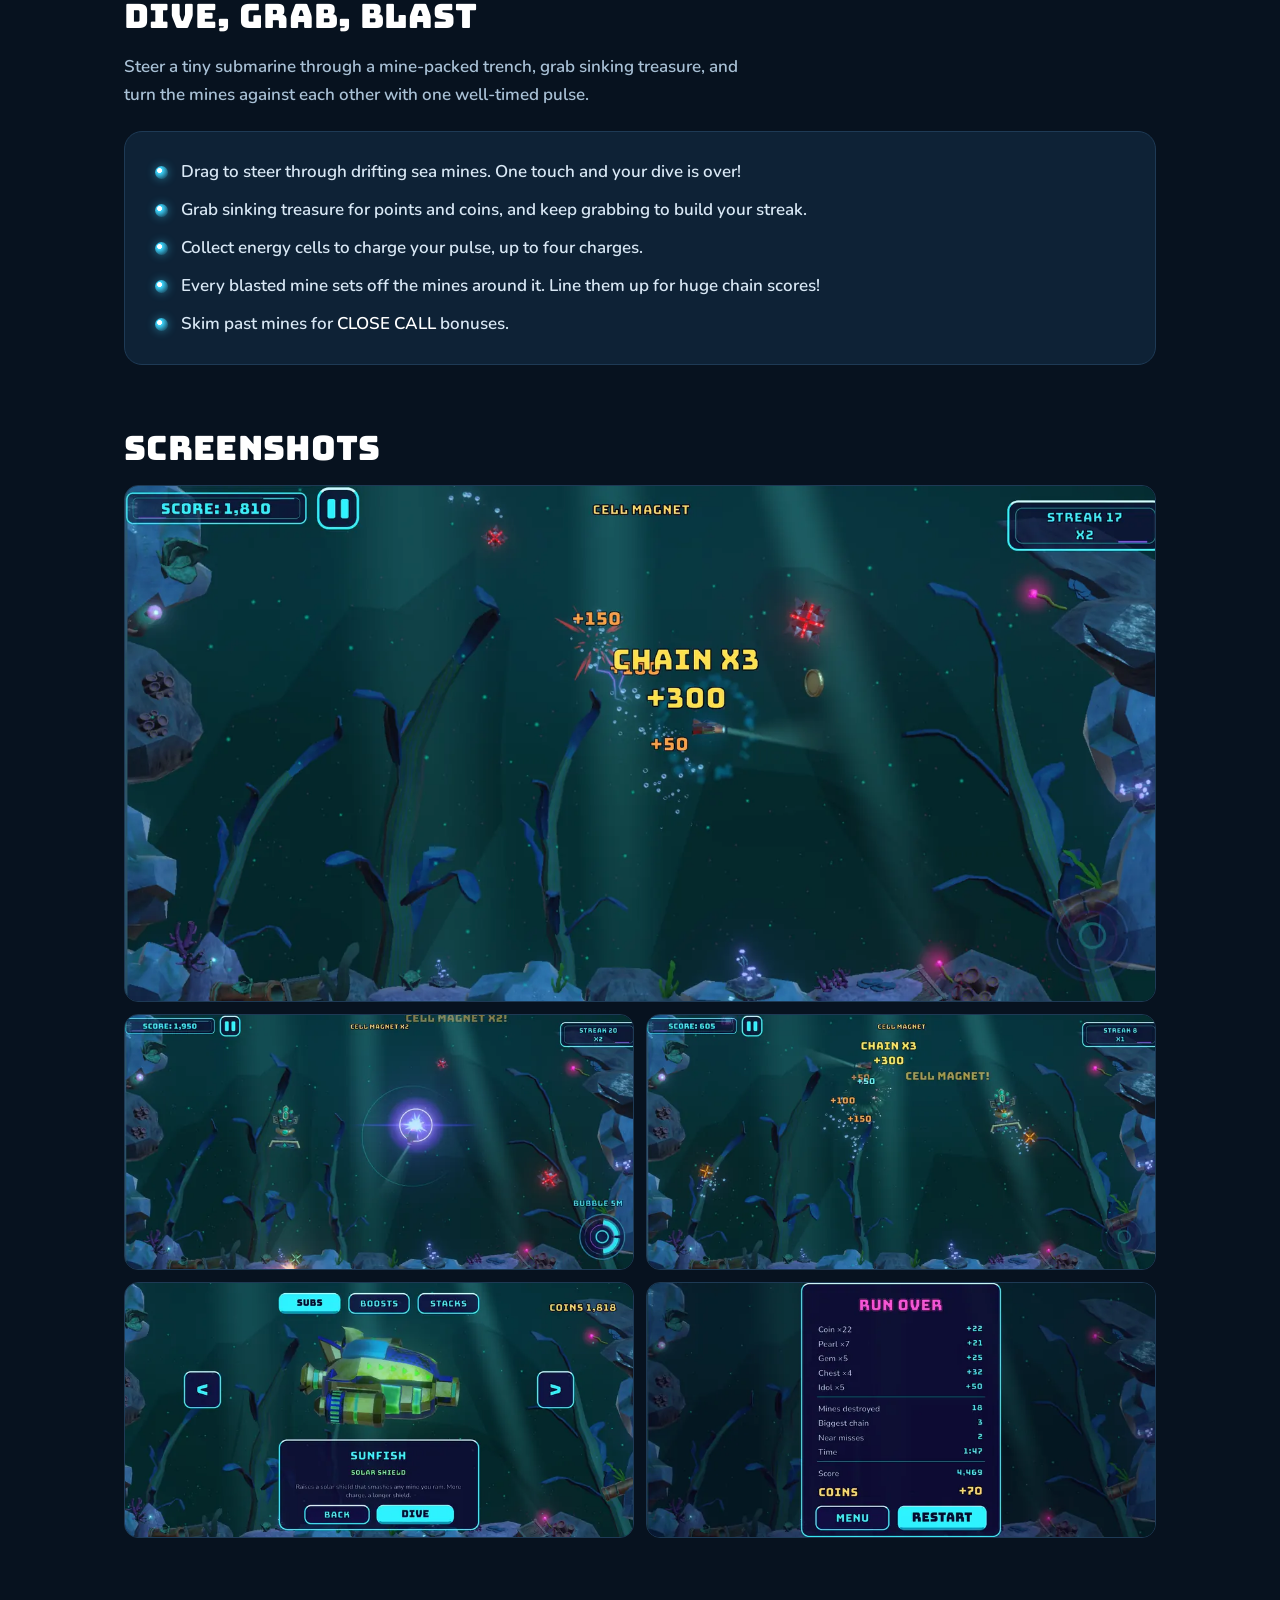
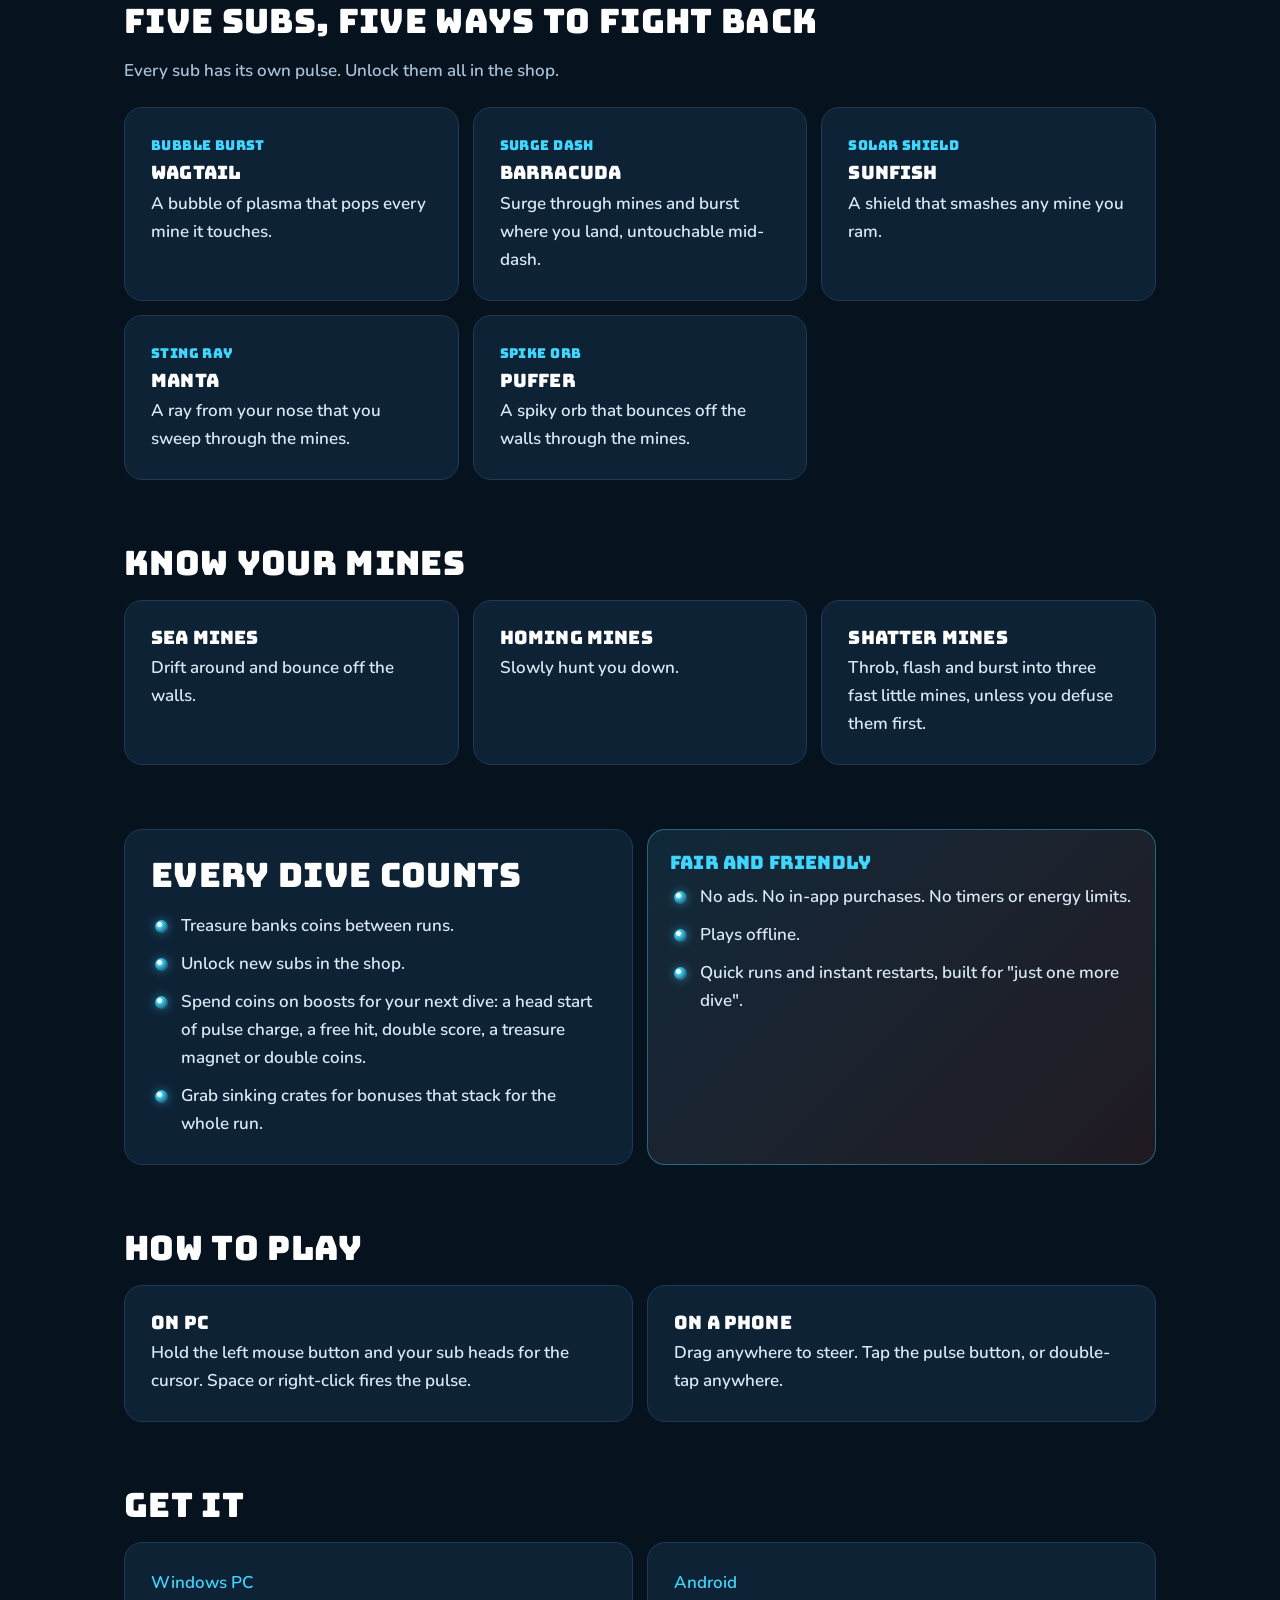
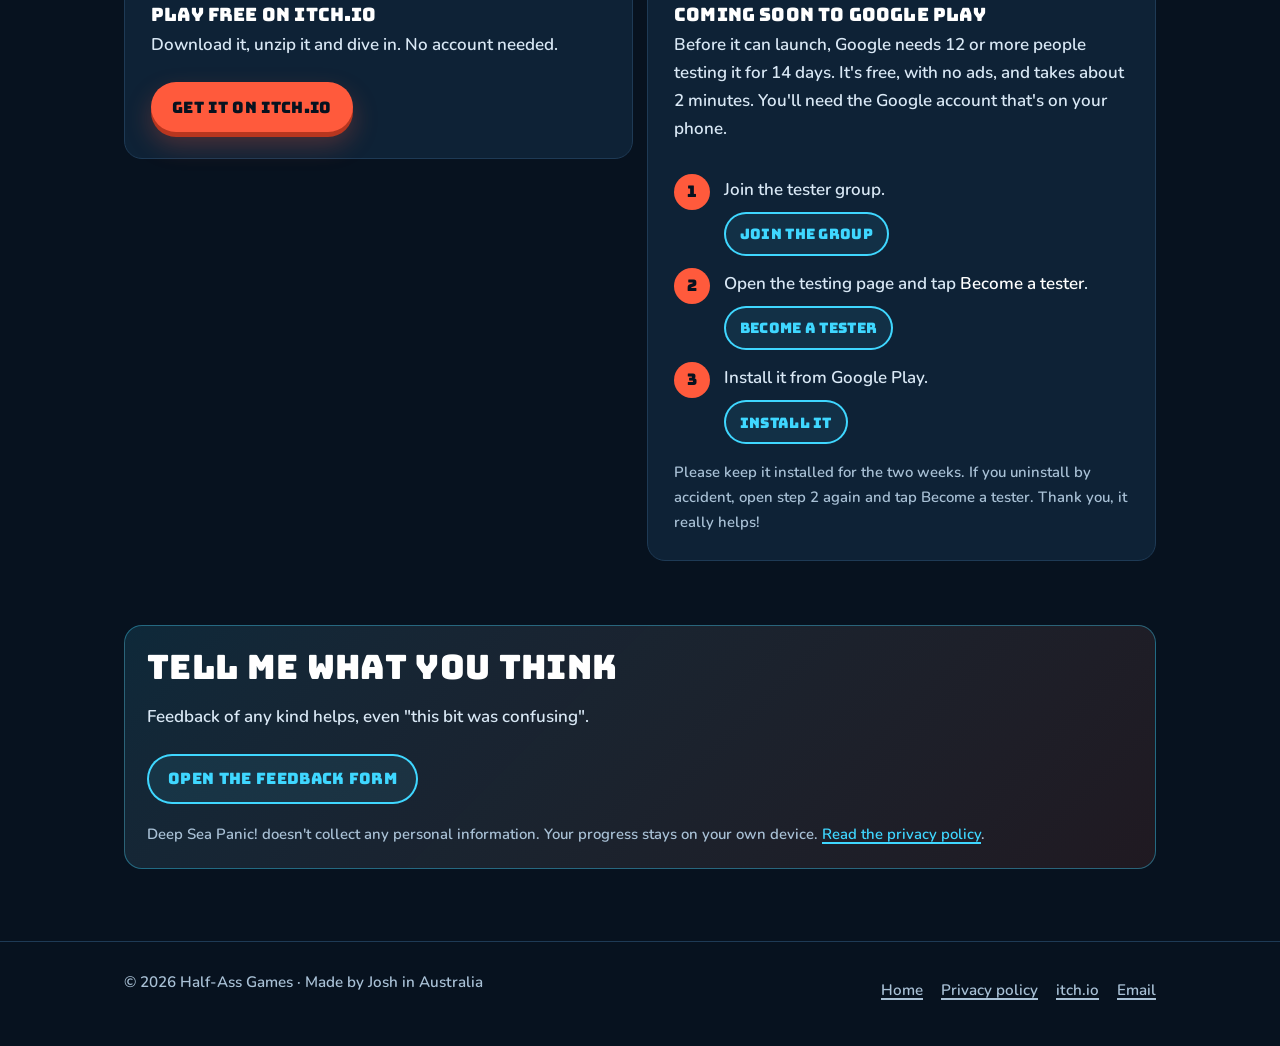
==== commit eab52048: "Studio pages get their own look and a wider range of games The home and 404 pages now use the donkey" ====
--- a/docs/deep-sea-panic/index.html
+++ b/docs/deep-sea-panic/index.html
@@ -41,7 +41,7 @@
   }
   </script>
 </head>
-<body>
+<body class="theme-sea">
   <a class="skip" href="#main">Skip to content</a>
 
   <header class="site-header">
@@ -51,7 +51,7 @@
         <span><span class="half">Half-Ass</span> Games</span>
       </a>
       <nav class="site-nav" aria-label="Main">
-        <a href="./" aria-current="page">Deep Sea Panic!</a>
+        <a href="../#games">Games</a>
         <a href="../#say-hi">Say hi</a>
       </nav>
     </div>
--- a/docs/css/site.css
+++ b/docs/css/site.css
@@ -1,5 +1,7 @@
 /* Half-Ass Games: one stylesheet for the whole site.
-   Colours match the Deep Sea Panic! itch.io theme. Fonts are the game's own (SIL OFL). */
+   Studio pages use the donkey's colours. Pages with <body class="theme-sea"> (Deep Sea Panic!
+   and its privacy policy) switch to the game's deep-sea colours from its itch.io page.
+   Fonts are Bungee and Nunito, the same ones the game uses (SIL Open Font License). */
 
 @font-face {
   font-family: "Bungee";
@@ -13,23 +15,54 @@
   font-display: swap;
 }
 
+/* ---------- Colours ---------- */
+
 :root {
   color-scheme: dark;
-  --bg: #07121F;          /* itch background */
-  --panel: #0E2236;       /* itch page */
-  --panel-2: #123049;
-  --line: #1E3A55;        /* itch borders */
-  --text: #D9E8F5;        /* itch text */
-  --muted: #A9C1D6;
-  --cyan: #3FD7FF;        /* "DEEP SEA" */
-  --orange: #FF5A3C;      /* "PANIC!" and buttons */
-  --orange-deep: #B8361F;
-  --donkey: #FF6A88;      /* the pink of "Half-Ass" on the studio logo */
+  /* The studio: the donkey's red-pink, purple mane and cream sign, on a dark plum night */
+  --bg: #140F1C;
+  --bg-top: #261839;
+  --panel: #1E1629;
+  --line: #3B2C4D;
+  --text: #F4E9E1;
+  --muted: #CDBDCB;
+  --heading: #FFF6EC;
+  --accent: #FF5C7A;        /* "Half-Ass" pink-red: main buttons */
+  --accent-hover: #FF7891;
+  --accent-deep: #B52F4B;
+  --accent-ink: #1A0D14;
+  --soft: #CF9BFF;          /* the mane's purple: links, chips, outline buttons */
+  --soft-hover: #E6C9FF;
+  --glow: rgba(186, 0, 255, 0.2);
+  --glow-2: rgba(255, 92, 122, 0.12);
+  --donkey: #FF6A88;
+
   --radius: 18px;
   --wrap: 1080px;
   --display: "Bungee", "Arial Black", Impact, sans-serif;
   --body: "Nunito", ui-rounded, "Segoe UI", system-ui, -apple-system, Roboto, sans-serif;
 }
+
+.theme-sea {
+  /* Deep Sea Panic!: the same colours as its itch.io page */
+  --bg: #07121F;
+  --bg-top: #0C2034;
+  --panel: #0E2236;
+  --line: #1E3A55;
+  --text: #D9E8F5;
+  --muted: #A9C1D6;
+  --heading: #FFFFFF;
+  --accent: #FF5A3C;        /* "PANIC!" */
+  --accent-hover: #FF6E52;
+  --accent-deep: #B8361F;
+  --accent-ink: #07121F;
+  --soft: #3FD7FF;          /* "DEEP SEA" */
+  --soft-hover: #8DE9FF;
+  --glow: rgba(63, 215, 255, 0.16);
+  --glow-2: transparent;
+}
+
+/* ---------- Base ---------- */
 
 *, *::before, *::after { box-sizing: border-box; }
 
@@ -42,8 +75,9 @@
   flex-direction: column;
   background-color: var(--bg);
   background-image:
-    radial-gradient(1100px 520px at 50% -160px, rgba(63, 215, 255, 0.16), transparent 70%),
-    linear-gradient(180deg, #0C2034 0, var(--bg) 720px);
+    radial-gradient(900px 480px at 18% -140px, var(--glow), transparent 70%),
+    radial-gradient(900px 480px at 85% -120px, var(--glow-2), transparent 70%),
+    linear-gradient(180deg, var(--bg-top) 0, var(--bg) 720px);
   background-repeat: no-repeat;
   color: var(--text);
   font: 600 1.0625rem/1.65 var(--body);
@@ -55,12 +89,12 @@
 
 img { display: block; max-width: 100%; height: auto; }
 
-a { color: var(--cyan); text-underline-offset: 0.18em; text-decoration-thickness: 2px; }
-a:hover { color: #8DE9FF; }
-
-:focus-visible { outline: 3px solid var(--cyan); outline-offset: 3px; border-radius: 6px; }
-
-strong { font-weight: inherit; color: #fff; }
+a { color: var(--soft); text-underline-offset: 0.18em; text-decoration-thickness: 2px; }
+a:hover { color: var(--soft-hover); }
+
+:focus-visible { outline: 3px solid var(--soft); outline-offset: 3px; border-radius: 6px; }
+
+strong { font-weight: inherit; color: var(--heading); }
 
 h1, h2, h3 {
   font-family: var(--display);
@@ -68,7 +102,7 @@
   line-height: 1.15;
   letter-spacing: 0.01em;
   margin: 0 0 0.5em;
-  color: #fff;
+  color: var(--heading);
   text-wrap: balance;
 }
 h2 { font-size: clamp(1.45rem, 4.2vw, 2.1rem); }
@@ -81,10 +115,12 @@
 
 .skip {
   position: absolute; left: 16px; top: -100px; z-index: 10;
-  background: var(--orange); color: var(--bg); padding: 10px 16px; border-radius: 10px;
+  background: var(--accent); color: var(--accent-ink); padding: 10px 16px; border-radius: 10px;
   font-family: var(--display); text-decoration: none;
 }
 .skip:focus { top: 12px; }
+
+.nowrap { white-space: nowrap; }
 
 .sr-only {
   position: absolute; width: 1px; height: 1px; padding: 0; margin: -1px;
@@ -99,9 +135,9 @@
 }
 .brand {
   display: inline-flex; align-items: center; gap: 10px;
-  color: #fff; text-decoration: none; font-family: var(--display); font-size: 1.05rem;
-}
-.brand:hover { color: #fff; }
+  color: var(--heading); text-decoration: none; font-family: var(--display); font-size: 1.05rem;
+}
+.brand:hover { color: var(--heading); }
 .brand img { width: 44px; height: 44px; }
 .brand .half { color: var(--donkey); }
 
@@ -109,8 +145,7 @@
 .site-nav a {
   color: var(--text); text-decoration: none; padding: 8px 12px; border-radius: 999px;
 }
-.site-nav a:hover { background: rgba(63, 215, 255, 0.1); color: #fff; }
-.site-nav a[aria-current="page"] { color: var(--cyan); }
+.site-nav a:hover { background: color-mix(in srgb, var(--soft) 14%, transparent); color: var(--heading); }
 @media (max-width: 520px) { .site-nav { margin-left: -12px; } }
 
 .site-footer {
@@ -120,7 +155,7 @@
 .site-footer .wrap { display: flex; flex-wrap: wrap; gap: 10px 24px; justify-content: space-between; align-items: center; }
 .site-footer ul { list-style: none; display: flex; flex-wrap: wrap; gap: 6px 18px; margin: 0; padding: 0; }
 .site-footer a { color: var(--muted); }
-.site-footer a:hover { color: #fff; }
+.site-footer a:hover { color: var(--heading); }
 
 /* ---------- Buttons and chips ---------- */
 
@@ -134,22 +169,26 @@
   transition: transform 0.12s ease, box-shadow 0.12s ease, background-color 0.12s ease;
 }
 .btn-main {
-  background: var(--orange); color: var(--bg);
-  box-shadow: 0 5px 0 var(--orange-deep), 0 12px 26px rgba(255, 90, 60, 0.28);
-}
-.btn-main:hover { color: var(--bg); background: #FF6E52; transform: translateY(-2px); box-shadow: 0 7px 0 var(--orange-deep), 0 16px 30px rgba(255, 90, 60, 0.34); }
-.btn-main:active { transform: translateY(3px); box-shadow: 0 2px 0 var(--orange-deep); }
+  background: var(--accent); color: var(--accent-ink);
+  box-shadow: 0 5px 0 var(--accent-deep), 0 12px 26px color-mix(in srgb, var(--accent) 28%, transparent);
+}
+.btn-main:hover {
+  color: var(--accent-ink); background: var(--accent-hover); transform: translateY(-2px);
+  box-shadow: 0 7px 0 var(--accent-deep), 0 16px 30px color-mix(in srgb, var(--accent) 34%, transparent);
+}
+.btn-main:active { transform: translateY(3px); box-shadow: 0 2px 0 var(--accent-deep); }
 .btn-soft {
-  color: var(--cyan); background: rgba(63, 215, 255, 0.07);
-  box-shadow: inset 0 0 0 2px var(--cyan);
-}
-.btn-soft:hover { color: #fff; background: rgba(63, 215, 255, 0.16); transform: translateY(-2px); }
+  color: var(--soft); background: color-mix(in srgb, var(--soft) 8%, transparent);
+  box-shadow: inset 0 0 0 2px var(--soft);
+}
+.btn-soft:hover { color: var(--heading); background: color-mix(in srgb, var(--soft) 18%, transparent); transform: translateY(-2px); }
 .btn-soft:active { transform: translateY(1px); }
 
 .chips { display: flex; flex-wrap: wrap; gap: 8px; list-style: none; margin: 16px 0 0; padding: 0; }
 .chips li {
-  padding: 4px 12px; border-radius: 999px; font-size: 0.9rem;
-  background: rgba(63, 215, 255, 0.08); border: 1px solid rgba(63, 215, 255, 0.35); color: #CFF5FF;
+  padding: 4px 12px; border-radius: 999px; font-size: 0.9rem; color: var(--heading);
+  background: color-mix(in srgb, var(--soft) 10%, transparent);
+  border: 1px solid color-mix(in srgb, var(--soft) 40%, transparent);
 }
 
 /* ---------- Sections and cards ---------- */
@@ -167,59 +206,50 @@
 .grid { display: grid; gap: 14px; grid-template-columns: repeat(auto-fit, minmax(min(100%, 250px), 1fr)); }
 
 .card h3 { margin-bottom: 0.35em; }
-.card .kicker { color: var(--cyan); margin: 0 0 0.4em; }
+.card .kicker { color: var(--soft); margin: 0 0 0.4em; }
 
 .list-bubbles { list-style: none; margin: 0; padding: 0; display: grid; gap: 10px; }
 .list-bubbles li { position: relative; padding-left: 30px; }
 .list-bubbles li::before {
   content: ""; position: absolute; left: 4px; top: 0.48em; width: 13px; height: 13px; border-radius: 50%;
-  background: radial-gradient(circle at 35% 35%, #fff 0 18%, rgba(63, 215, 255, 0.9) 22%, rgba(63, 215, 255, 0.35) 70%);
-  box-shadow: 0 0 10px rgba(63, 215, 255, 0.45);
-}
-
-/* ---------- Home: hero ---------- */
-
-.hero { position: relative; padding: 36px 0 8px; text-align: center; }
-@media (min-width: 800px) { .hero { padding-top: 56px; } }
+  background: radial-gradient(circle at 35% 35%, #fff 0 18%, var(--soft) 22%, color-mix(in srgb, var(--soft) 35%, transparent) 70%);
+  box-shadow: 0 0 10px color-mix(in srgb, var(--soft) 45%, transparent);
+}
+
+.callout {
+  background: linear-gradient(135deg, color-mix(in srgb, var(--soft) 12%, transparent), color-mix(in srgb, var(--accent) 10%, transparent));
+  border: 1px solid color-mix(in srgb, var(--soft) 38%, transparent); border-radius: var(--radius); padding: 22px;
+}
+.callout h3 { color: var(--soft); }
+
+.small { font-size: 0.93rem; color: var(--muted); }
+
+@keyframes bob {
+  0%, 100% { transform: translateY(0) rotate(-2deg); }
+  50% { transform: translateY(-8px) rotate(2deg); }
+}
+
+/* ---------- Studio home ---------- */
+
+.hero { position: relative; padding: 30px 0 8px; text-align: center; }
+@media (min-width: 800px) { .hero { padding-top: 48px; } }
 .hero h1 { margin: 0 auto 18px; width: clamp(210px, 58vw, 300px); }
 .hero h1 img {
   width: 100%;
   animation: bob 5s ease-in-out infinite; transform-origin: 50% 90%;
   filter: drop-shadow(0 16px 26px rgba(0, 0, 0, 0.5));
 }
-.hero .tagline { font-size: clamp(1.2rem, 3.6vw, 1.55rem); color: var(--cyan); margin-bottom: 0.8em; }
-.hero .hello { max-width: 620px; margin: 0 auto; color: var(--text); font-size: 1.1rem; }
-
-@keyframes bob {
-  0%, 100% { transform: translateY(0) rotate(-2deg); }
-  50% { transform: translateY(-8px) rotate(2deg); }
-}
-
-/* Bubbles drifting up behind the heroes */
-.bubbles { position: absolute; inset: 0; overflow: hidden; pointer-events: none; z-index: -1; }
-.bubbles span {
-  position: absolute; bottom: -40px; border-radius: 50%;
-  border: 2px solid rgba(63, 215, 255, 0.35);
-  background: radial-gradient(circle at 32% 30%, rgba(255, 255, 255, 0.5) 0 12%, rgba(63, 215, 255, 0.06) 40%);
-  animation: rise linear infinite;
-}
-.bubbles span:nth-child(1) { left: 8%;  width: 14px; height: 14px; animation-duration: 11s; animation-delay: -2s; }
-.bubbles span:nth-child(2) { left: 19%; width: 26px; height: 26px; animation-duration: 15s; animation-delay: -9s; }
-.bubbles span:nth-child(3) { left: 31%; width: 10px; height: 10px; animation-duration: 9s;  animation-delay: -5s; }
-.bubbles span:nth-child(4) { left: 68%; width: 18px; height: 18px; animation-duration: 13s; animation-delay: -1s; }
-.bubbles span:nth-child(5) { left: 79%; width: 30px; height: 30px; animation-duration: 17s; animation-delay: -7s; }
-.bubbles span:nth-child(6) { left: 90%; width: 12px; height: 12px; animation-duration: 10s; animation-delay: -4s; }
-.bubbles span:nth-child(7) { left: 55%; width: 9px;  height: 9px;  animation-duration: 12s; animation-delay: -11s; }
-
-@keyframes rise {
-  from { transform: translate(0, 0); opacity: 0; }
-  10% { opacity: 1; }
-  50% { transform: translate(14px, -50vh); }
-  to { transform: translate(-6px, -100vh); opacity: 0; }
-}
-
-/* ---------- Home: featured game ---------- */
-
+.hero .tagline { font-family: var(--display); font-size: clamp(1.15rem, 3.6vw, 1.5rem); color: var(--donkey); margin-bottom: 0.7em; }
+.hero .hello { max-width: 640px; margin: 0 auto; font-size: 1.1rem; }
+
+.group-title {
+  display: flex; align-items: center; gap: 12px;
+  font-family: var(--display); font-size: 1rem; letter-spacing: 0.04em; color: var(--muted);
+  margin: 34px 0 14px;
+}
+.group-title::after { content: ""; flex: 1; height: 1px; background: var(--line); }
+
+/* The featured game */
 .feature { overflow: hidden; padding: 0; }
 .feature .art { display: block; background: #0B1A2B; }
 .feature .art img { width: 100%; aspect-ratio: 1024 / 500; }
@@ -230,29 +260,72 @@
   .feature .actions .chips { margin-top: 4px; }
 }
 .feature .status { margin: 18px 0 0; color: var(--muted); font-size: 0.97rem; }
+/* The game's own colours on its card, even on studio pages */
+.feature { --soft: #3FD7FF; --soft-hover: #8DE9FF; --accent: #FF5A3C; --accent-hover: #FF6E52; --accent-deep: #B8361F; --accent-ink: #07121F; border-color: #1E3A55; background: #0E2236; }
 
 .title-split { font-size: clamp(1.7rem, 5vw, 2.4rem); }
-.title-split .sea { color: var(--cyan); }
-.title-split .panic { color: var(--orange); }
+.title-split .sea { color: #3FD7FF; }
+.title-split .panic { color: #FF5A3C; }
+
+/* Project cards: each game gets its own colour stripe */
+.project { position: relative; overflow: hidden; display: flex; flex-direction: column; }
+.project::before {
+  content: ""; position: absolute; inset: 0 0 auto 0; height: 5px;
+  background: linear-gradient(90deg, var(--c1), var(--c2));
+}
+.project .tag {
+  align-self: flex-start; margin: 0 0 12px; padding: 3px 12px; border-radius: 999px; font-size: 0.85rem;
+  color: var(--heading); background: color-mix(in srgb, var(--c1) 22%, transparent);
+  border: 1px solid color-mix(in srgb, var(--c1) 55%, transparent);
+}
+.project h3 { font-size: 1.3rem; }
+.project .genre { color: var(--c1); margin: -0.2em 0 0.7em; font-size: 0.95rem; }
+.project .buttons { margin-top: auto; padding-top: 16px; }
+.project .btn { min-height: 44px; font-size: 0.9rem; padding: 0.6em 1.1em; }
+.p-channel  { --c1: #7CF29A; --c2: #FF4D6D; }   /* CRT green and a red "on air" light */
+.p-arcane   { --c1: #F2C14E; --c2: #A26BFF; }   /* painted gold and magic */
 
 .contact-email {
   display: inline-block; font-family: var(--display); font-size: clamp(1rem, 4.4vw, 1.5rem);
   word-break: break-word; margin: 4px 0 10px;
 }
 
-/* ---------- Game page ---------- */
+/* ---------- Deep Sea Panic! page ---------- */
 
 .game-hero { position: relative; padding-top: 18px; }
 .game-hero .keyart {
   border-radius: var(--radius); overflow: hidden; border: 1px solid var(--line);
-  box-shadow: 0 20px 50px rgba(0, 0, 0, 0.45), 0 0 60px rgba(63, 215, 255, 0.12);
+  box-shadow: 0 20px 50px rgba(0, 0, 0, 0.45), 0 0 60px var(--glow);
 }
 .game-hero .keyart img { width: 100%; aspect-ratio: 1024 / 500; }
 .game-hero .intro { margin-top: 26px; max-width: 760px; }
 .game-hero h1 { font-size: clamp(2rem, 7vw, 3.3rem); margin-bottom: 0.2em; }
-.game-hero h1 .sea { color: var(--cyan); }
-.game-hero h1 .panic { color: var(--orange); }
-.game-hero .tagline { font-size: clamp(1.12rem, 3.2vw, 1.35rem); color: #fff; }
+.game-hero h1 .sea { color: var(--soft); }
+.game-hero h1 .panic { color: var(--accent); }
+.game-hero .tagline { font-size: clamp(1.12rem, 3.2vw, 1.35rem); color: var(--heading); }
+
+/* Bubbles drifting up behind the game's header */
+.bubbles { position: absolute; inset: 0; overflow: hidden; pointer-events: none; z-index: -1; }
+.bubbles span {
+  position: absolute; bottom: -40px; border-radius: 50%;
+  border: 2px solid rgba(63, 215, 255, 0.35);
+  background: radial-gradient(circle at 32% 30%, rgba(255, 255, 255, 0.5) 0 12%, rgba(63, 215, 255, 0.06) 40%);
+  animation: rise linear infinite;
+}
+.bubbles span:nth-child(1) { left: 8%;  width: 14px; height: 14px; animation-duration: 11s; animation-delay: -2s; }
+.bubbles span:nth-child(2) { left: 19%; width: 26px; height: 26px; animation-duration: 15s; animation-delay: -9s; }
+.bubbles span:nth-child(3) { left: 31%; width: 10px; height: 10px; animation-duration: 9s;  animation-delay: -5s; }
+.bubbles span:nth-child(4) { left: 68%; width: 18px; height: 18px; animation-duration: 13s; animation-delay: -1s; }
+.bubbles span:nth-child(5) { left: 79%; width: 30px; height: 30px; animation-duration: 17s; animation-delay: -7s; }
+.bubbles span:nth-child(6) { left: 90%; width: 12px; height: 12px; animation-duration: 10s; animation-delay: -4s; }
+.bubbles span:nth-child(7) { left: 55%; width: 9px;  height: 9px;  animation-duration: 12s; animation-delay: -11s; }
+
+@keyframes rise {
+  from { transform: translate(0, 0); opacity: 0; }
+  10% { opacity: 1; }
+  50% { transform: translate(14px, -50vh); }
+  to { transform: translate(-6px, -100vh); opacity: 0; }
+}
 
 .trailer {
   position: relative; display: block; width: 100%; aspect-ratio: 16 / 9; overflow: hidden;
@@ -264,12 +337,12 @@
 .trailer .play {
   position: absolute; left: 50%; bottom: 8%; transform: translateX(-50%);
   display: flex; align-items: center; gap: 12px; padding: 14px 24px 14px 16px; border-radius: 999px;
-  background: var(--orange); color: var(--bg); font-family: var(--display); font-size: 1rem; white-space: nowrap;
-  box-shadow: 0 5px 0 var(--orange-deep), 0 14px 30px rgba(0, 0, 0, 0.45);
+  background: var(--accent); color: var(--accent-ink); font-family: var(--display); font-size: 1rem; white-space: nowrap;
+  box-shadow: 0 5px 0 var(--accent-deep), 0 14px 30px rgba(0, 0, 0, 0.45);
 }
 .trailer .play::before {
   content: ""; width: 0; height: 0; margin-left: 6px;
-  border-left: 16px solid var(--bg); border-top: 10px solid transparent; border-bottom: 10px solid transparent;
+  border-left: 16px solid var(--accent-ink); border-top: 10px solid transparent; border-bottom: 10px solid transparent;
 }
 .trailer-note { color: var(--muted); font-size: 0.9rem; margin-top: 10px; }
 
@@ -282,41 +355,32 @@
 .shots img { width: 100%; aspect-ratio: 2 / 1; object-fit: cover; transition: transform 0.3s ease; }
 .shots a:hover img { transform: scale(1.025); }
 
-.sub-card h3 { color: #fff; }
 .sub-card .kicker { font-family: var(--display); font-size: 0.85rem; letter-spacing: 0.03em; }
-
-.callout {
-  background: linear-gradient(135deg, rgba(63, 215, 255, 0.12), rgba(255, 90, 60, 0.1));
-  border: 1px solid rgba(63, 215, 255, 0.35); border-radius: var(--radius); padding: 22px;
-}
-.callout h3 { color: var(--cyan); }
 
 .steps { list-style: none; counter-reset: step; margin: 16px 0; padding: 0; display: grid; gap: 14px; }
 .steps li { counter-increment: step; position: relative; padding-left: 50px; min-height: 36px; }
 .steps li::before {
   content: counter(step); position: absolute; left: 0; top: -2px;
   width: 36px; height: 36px; border-radius: 50%; display: grid; place-items: center;
-  background: var(--orange); color: var(--bg); font-family: var(--display); font-size: 1rem;
+  background: var(--accent); color: var(--accent-ink); font-family: var(--display); font-size: 1rem;
 }
 .steps .btn { margin-top: 8px; min-height: 44px; font-size: 0.9rem; padding: 0.6em 1.1em; }
 
 .get-it { align-items: start; }
 .get-it .card { display: flex; flex-direction: column; }
 .get-it .card .buttons { margin-top: auto; padding-top: 6px; }
-.small { font-size: 0.93rem; color: var(--muted); }
 
 /* ---------- Text pages (privacy) ---------- */
 
 .prose { max-width: 720px; padding-top: 20px; }
-.prose h1 { font-size: clamp(1.7rem, 6vw, 2.5rem); color: #fff; }
-.prose h2 { font-size: 1.2rem; color: var(--cyan); margin: 1.9em 0 0.5em; }
-.prose p, .prose li { color: var(--text); }
+.prose h1 { font-size: clamp(1.7rem, 6vw, 2.5rem); }
+.prose h2 { font-size: 1.2rem; color: var(--soft); margin: 1.9em 0 0.5em; }
 .prose ul { padding-left: 1.3em; margin: 0 0 1em; }
 .prose li { margin-bottom: 0.3em; }
 .prose .date { color: var(--muted); }
 .prose .summary {
-  border: 1px solid rgba(63, 215, 255, 0.45); border-radius: 14px; padding: 16px 20px;
-  background: rgba(63, 215, 255, 0.07); color: #fff;
+  border: 1px solid color-mix(in srgb, var(--soft) 45%, transparent); border-radius: 14px; padding: 16px 20px;
+  background: color-mix(in srgb, var(--soft) 7%, transparent); color: var(--heading);
 }
 .prose hr { border: 0; border-top: 1px solid var(--line); margin: 40px 0 0; }
 
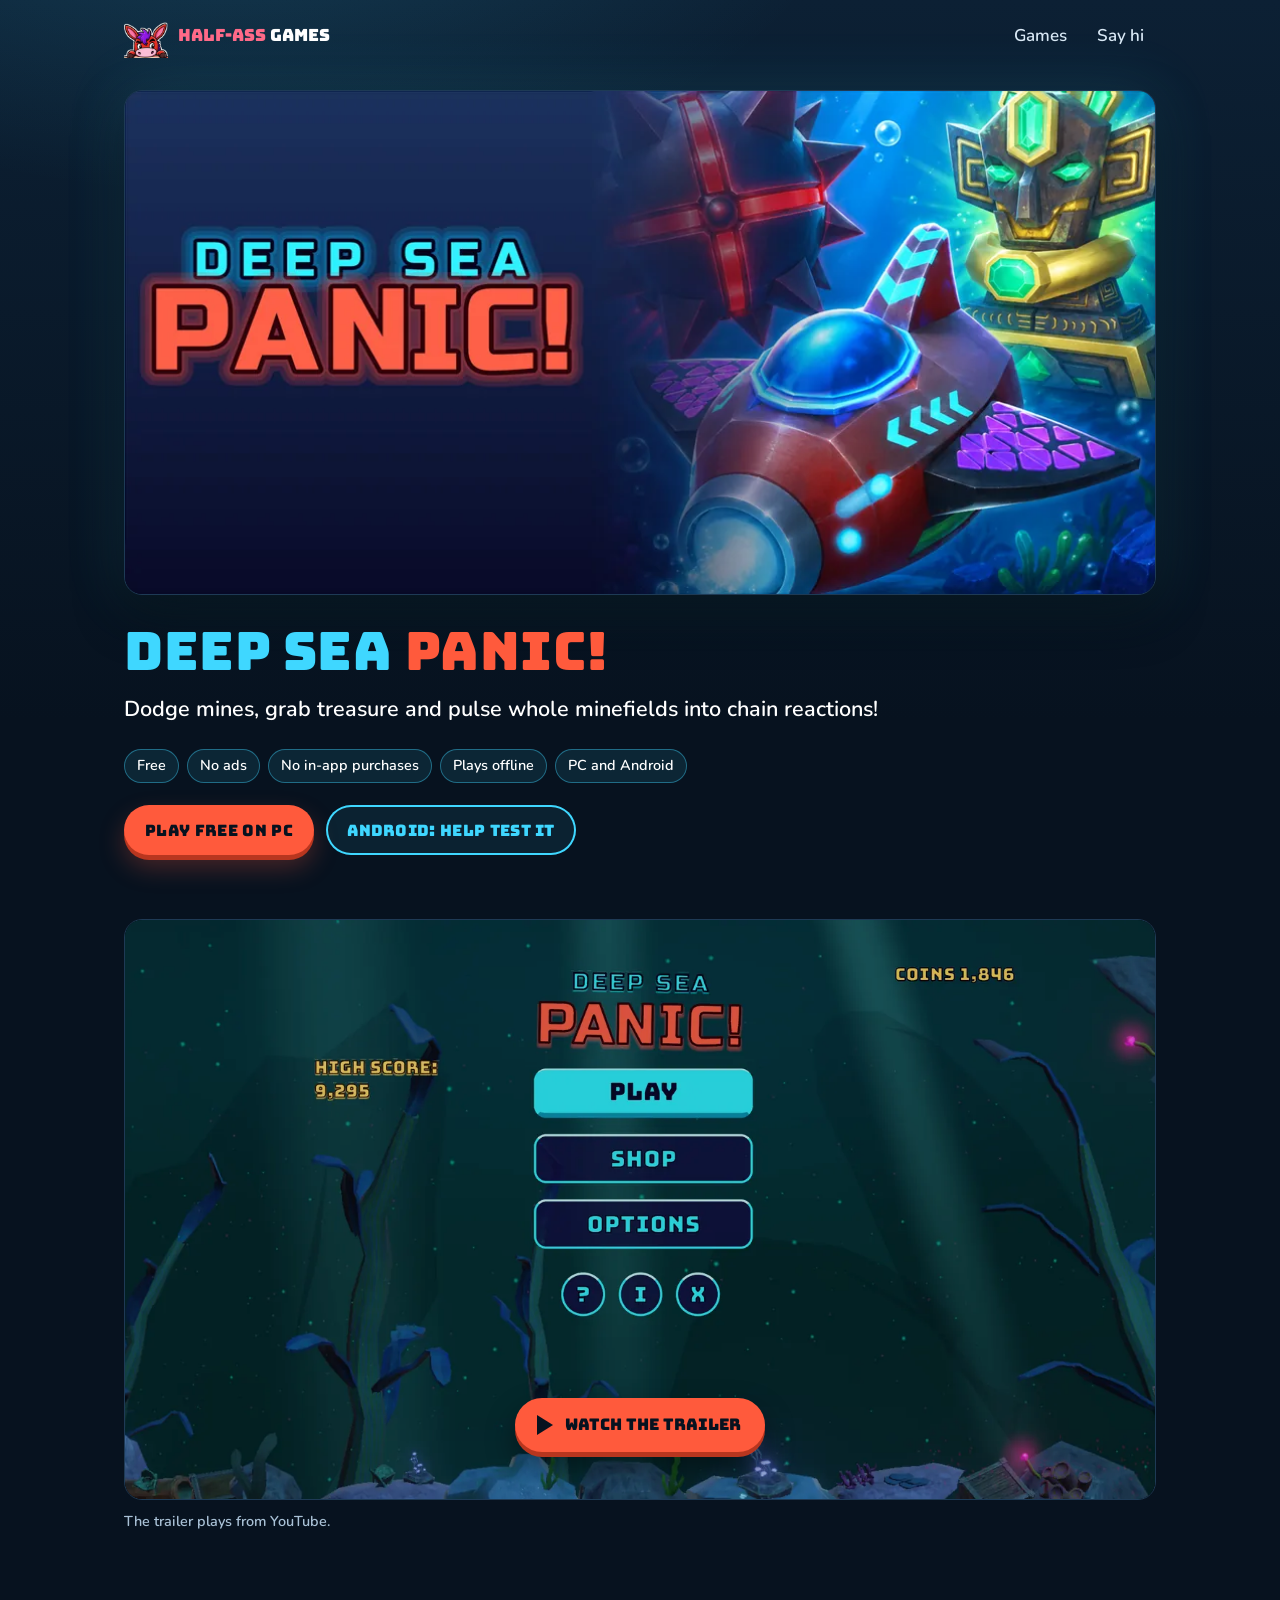
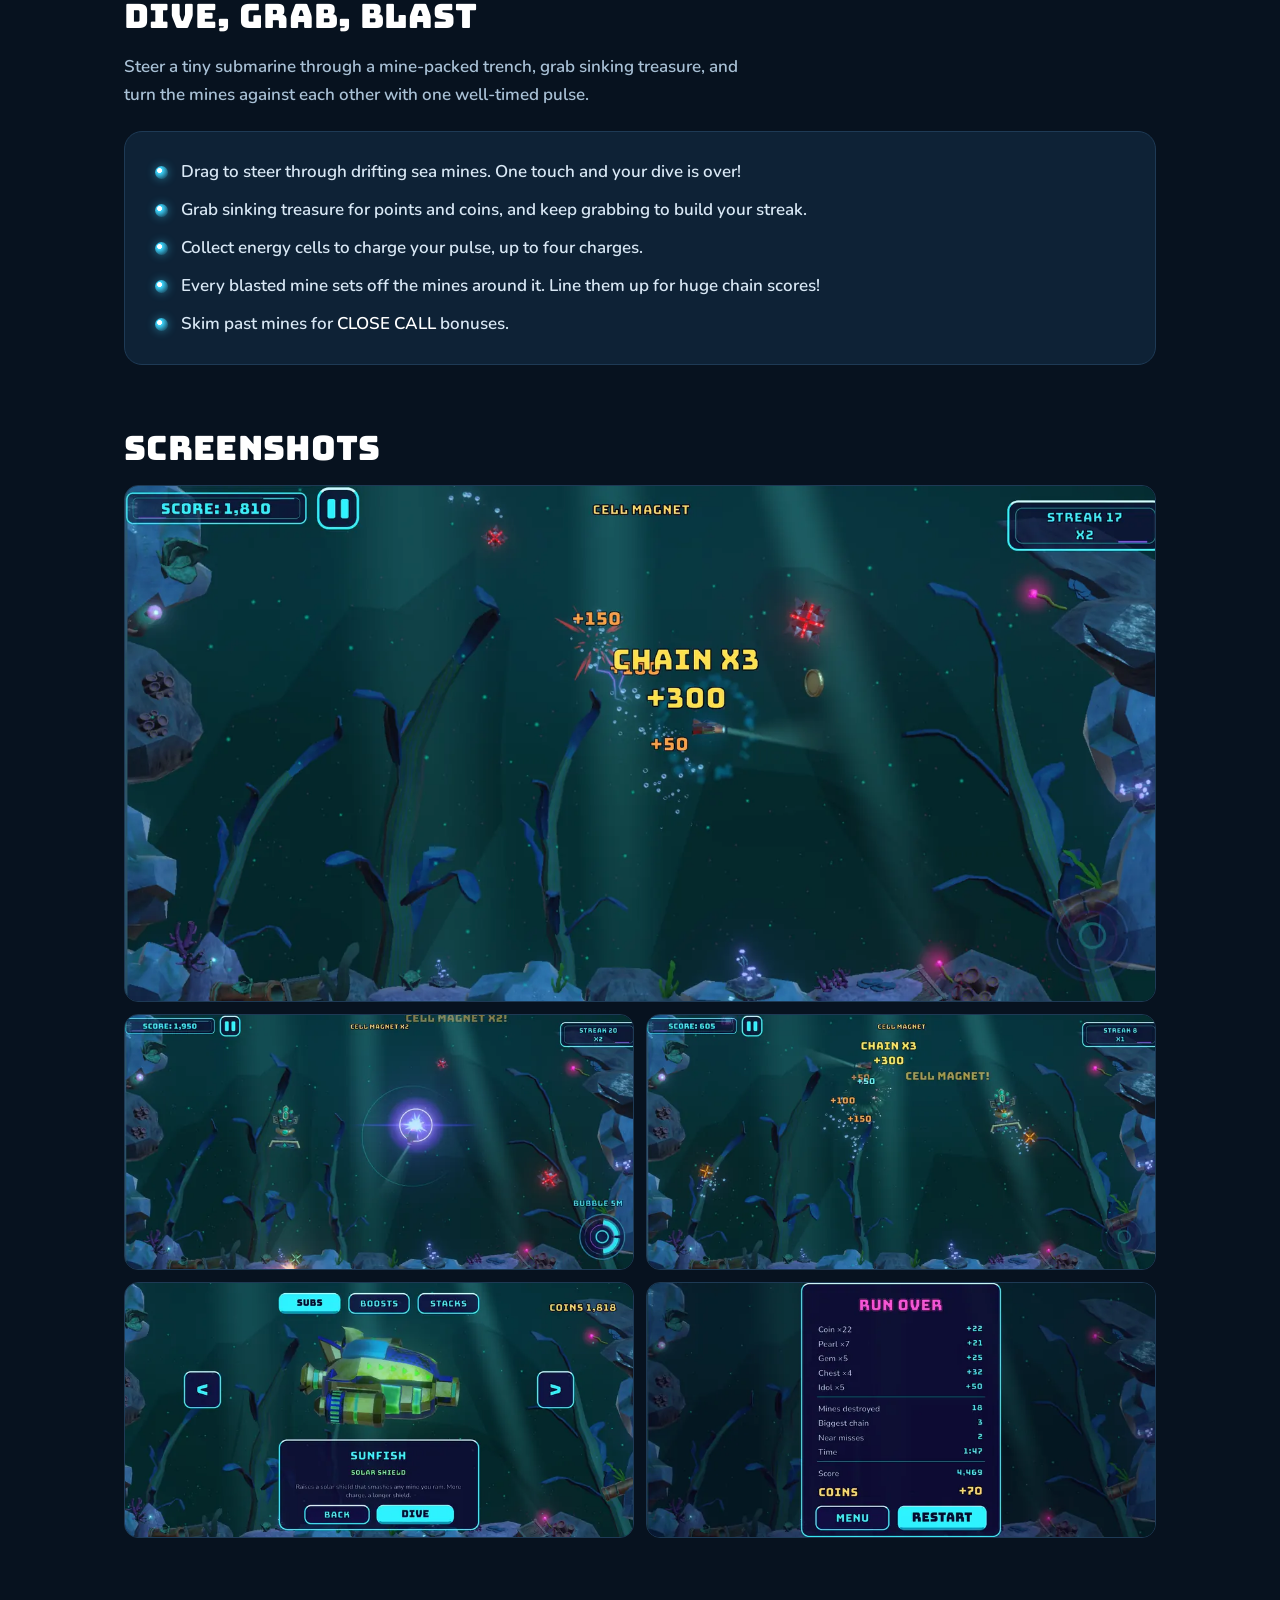
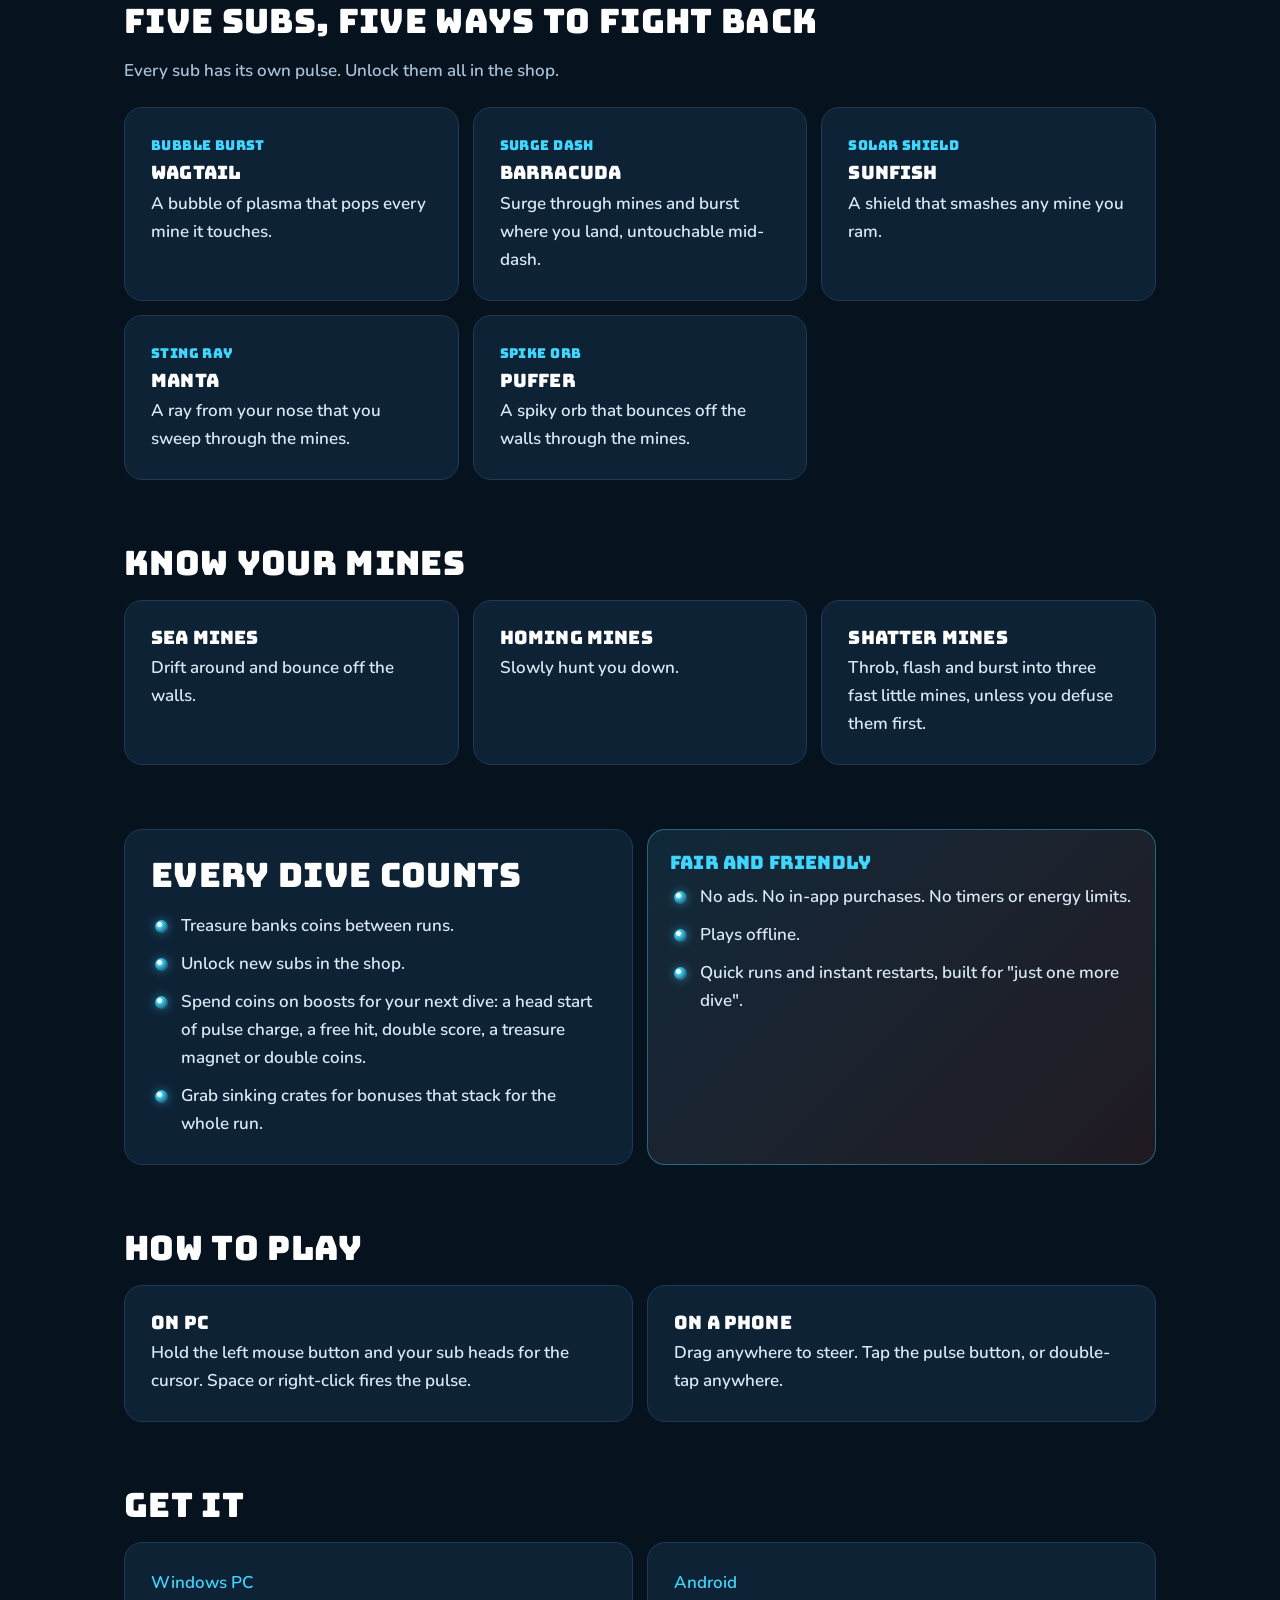
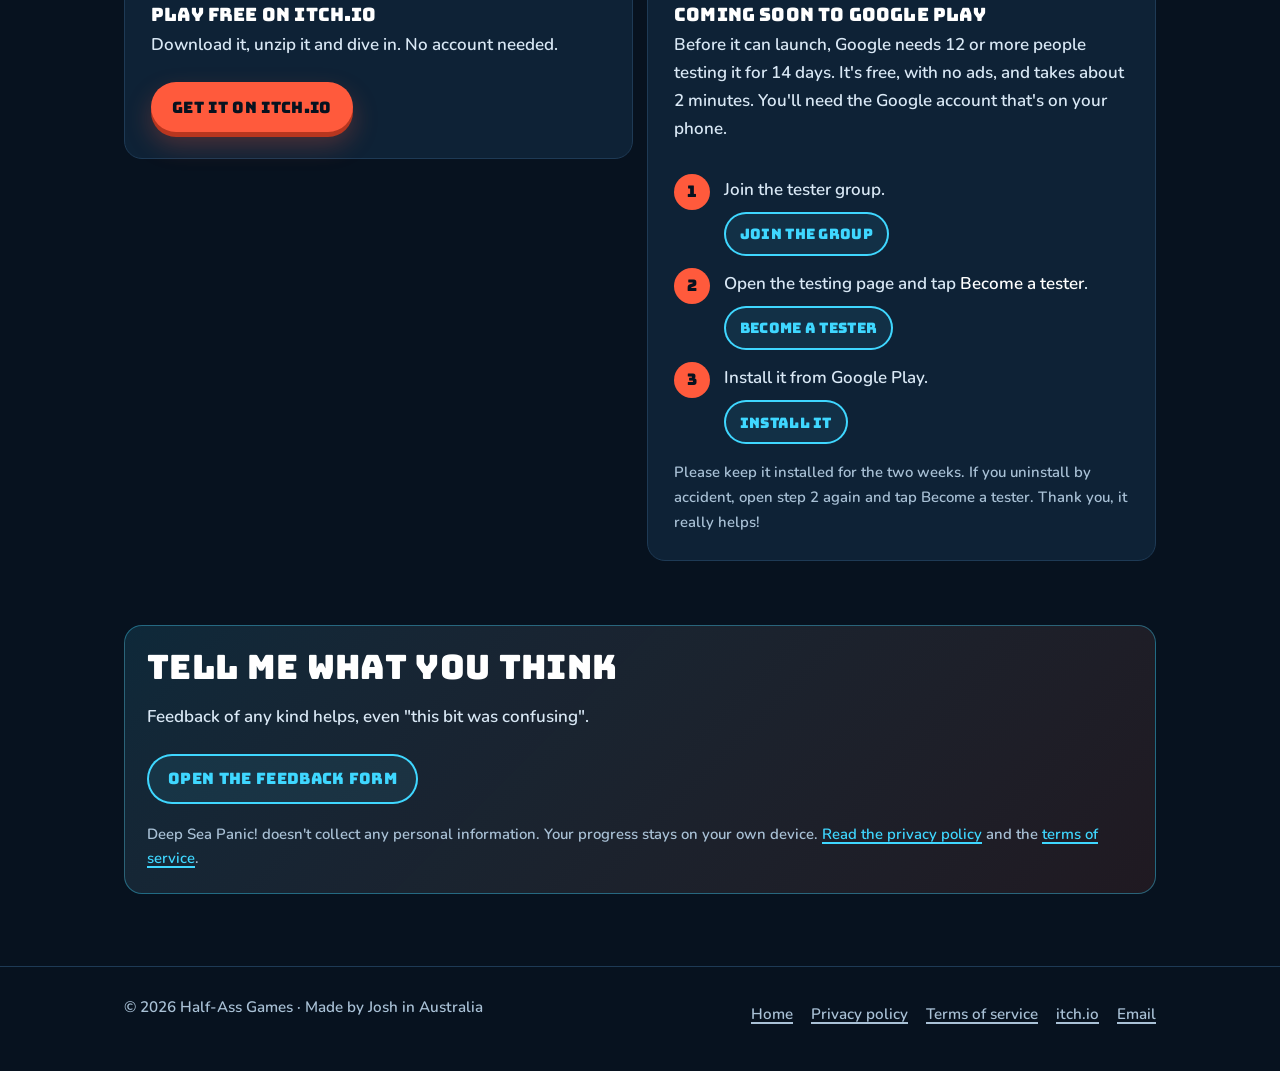
==== commit db1d1a4e: "Deep Sea Panic: Sub Pack privacy update and a Terms of Service page The privacy policy is now effect" ====
--- a/docs/deep-sea-panic/index.html
+++ b/docs/deep-sea-panic/index.html
@@ -281,7 +281,7 @@
           </div>
           <p class="small" style="margin-top: 18px;">
             Deep Sea Panic! doesn't collect any personal information. Your progress stays on your own
-            device. <a href="privacy/">Read the privacy policy</a>.
+            device. <a href="privacy/">Read the privacy policy</a> and the <a href="terms/">terms of service</a>.
           </p>
         </div>
       </div>
@@ -294,6 +294,7 @@
       <ul>
         <li><a href="../">Home</a></li>
         <li><a href="privacy/">Privacy policy</a></li>
+        <li><a href="terms/">Terms of service</a></li>
         <li><a href="https://half-assgames.itch.io/deepseapanic">itch.io</a></li>
         <li><a href="mailto:joshua@half-assgames.com">Email</a></li>
       </ul>
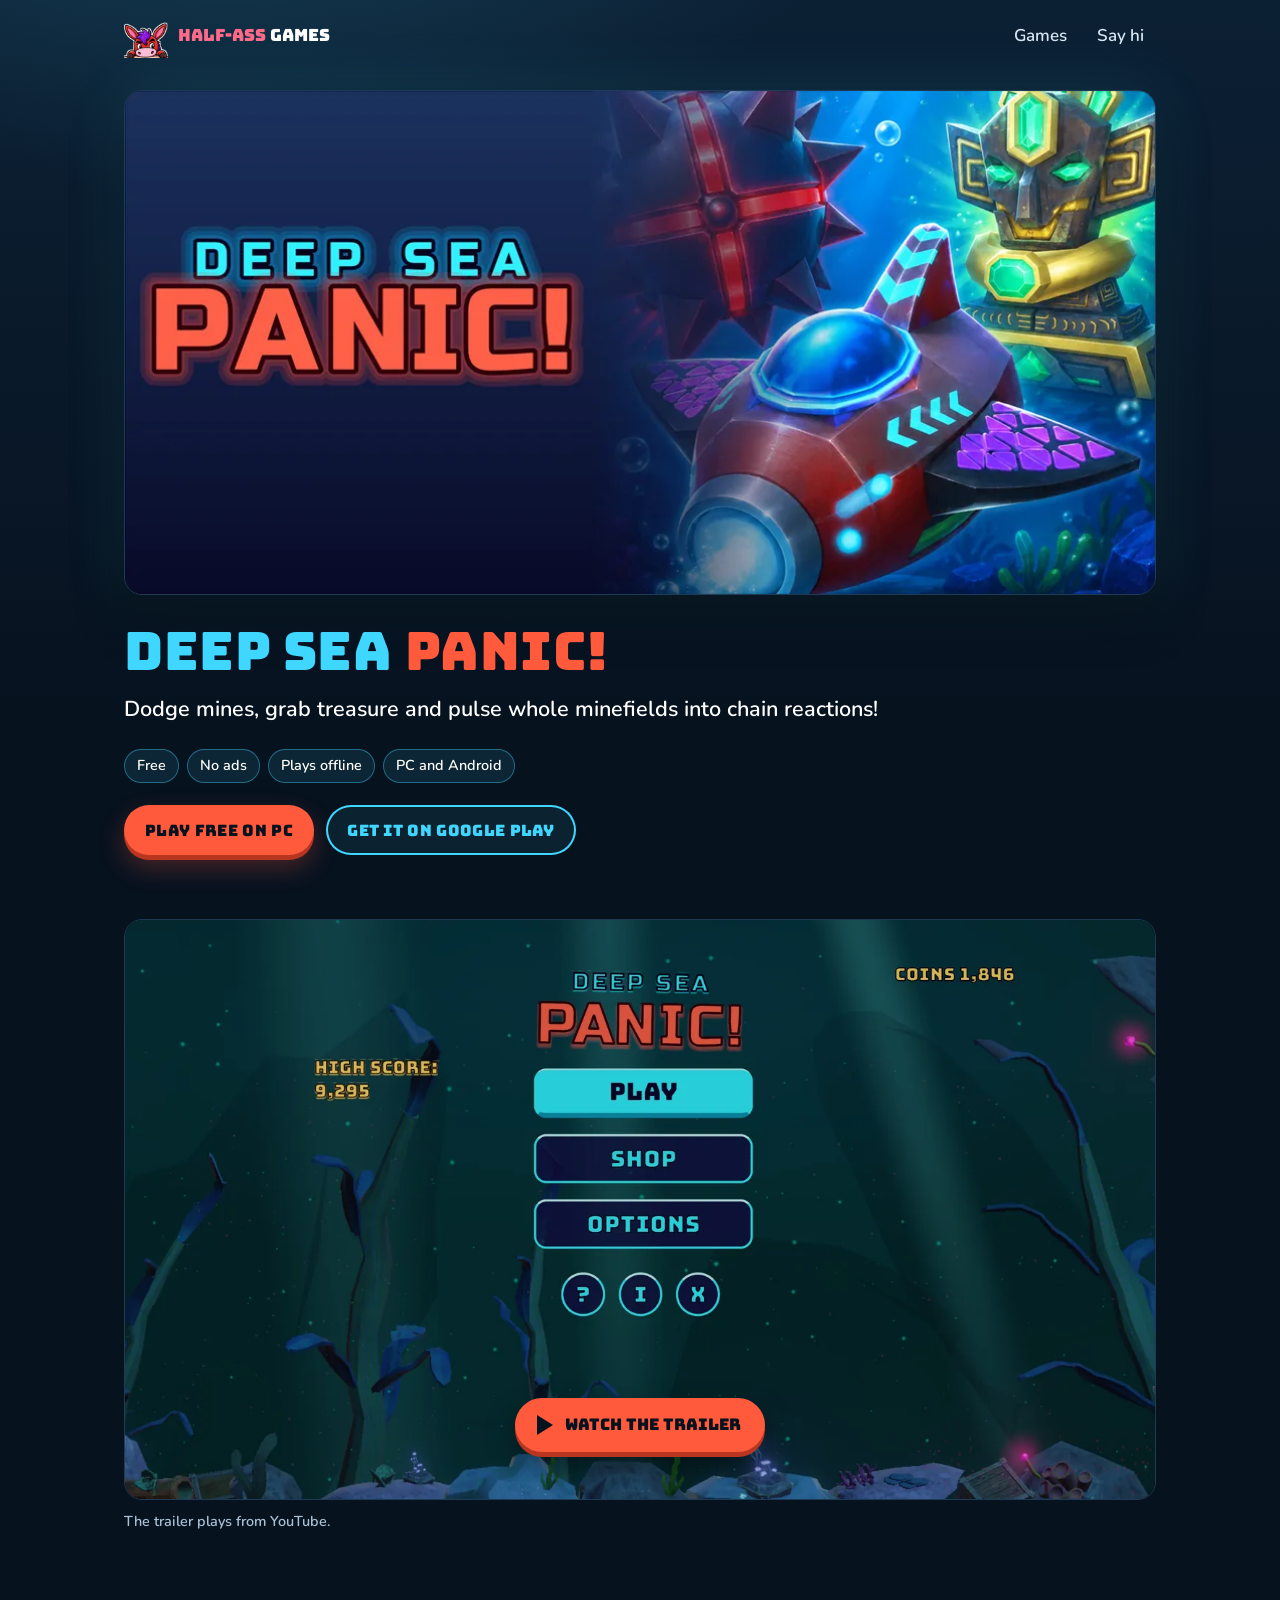
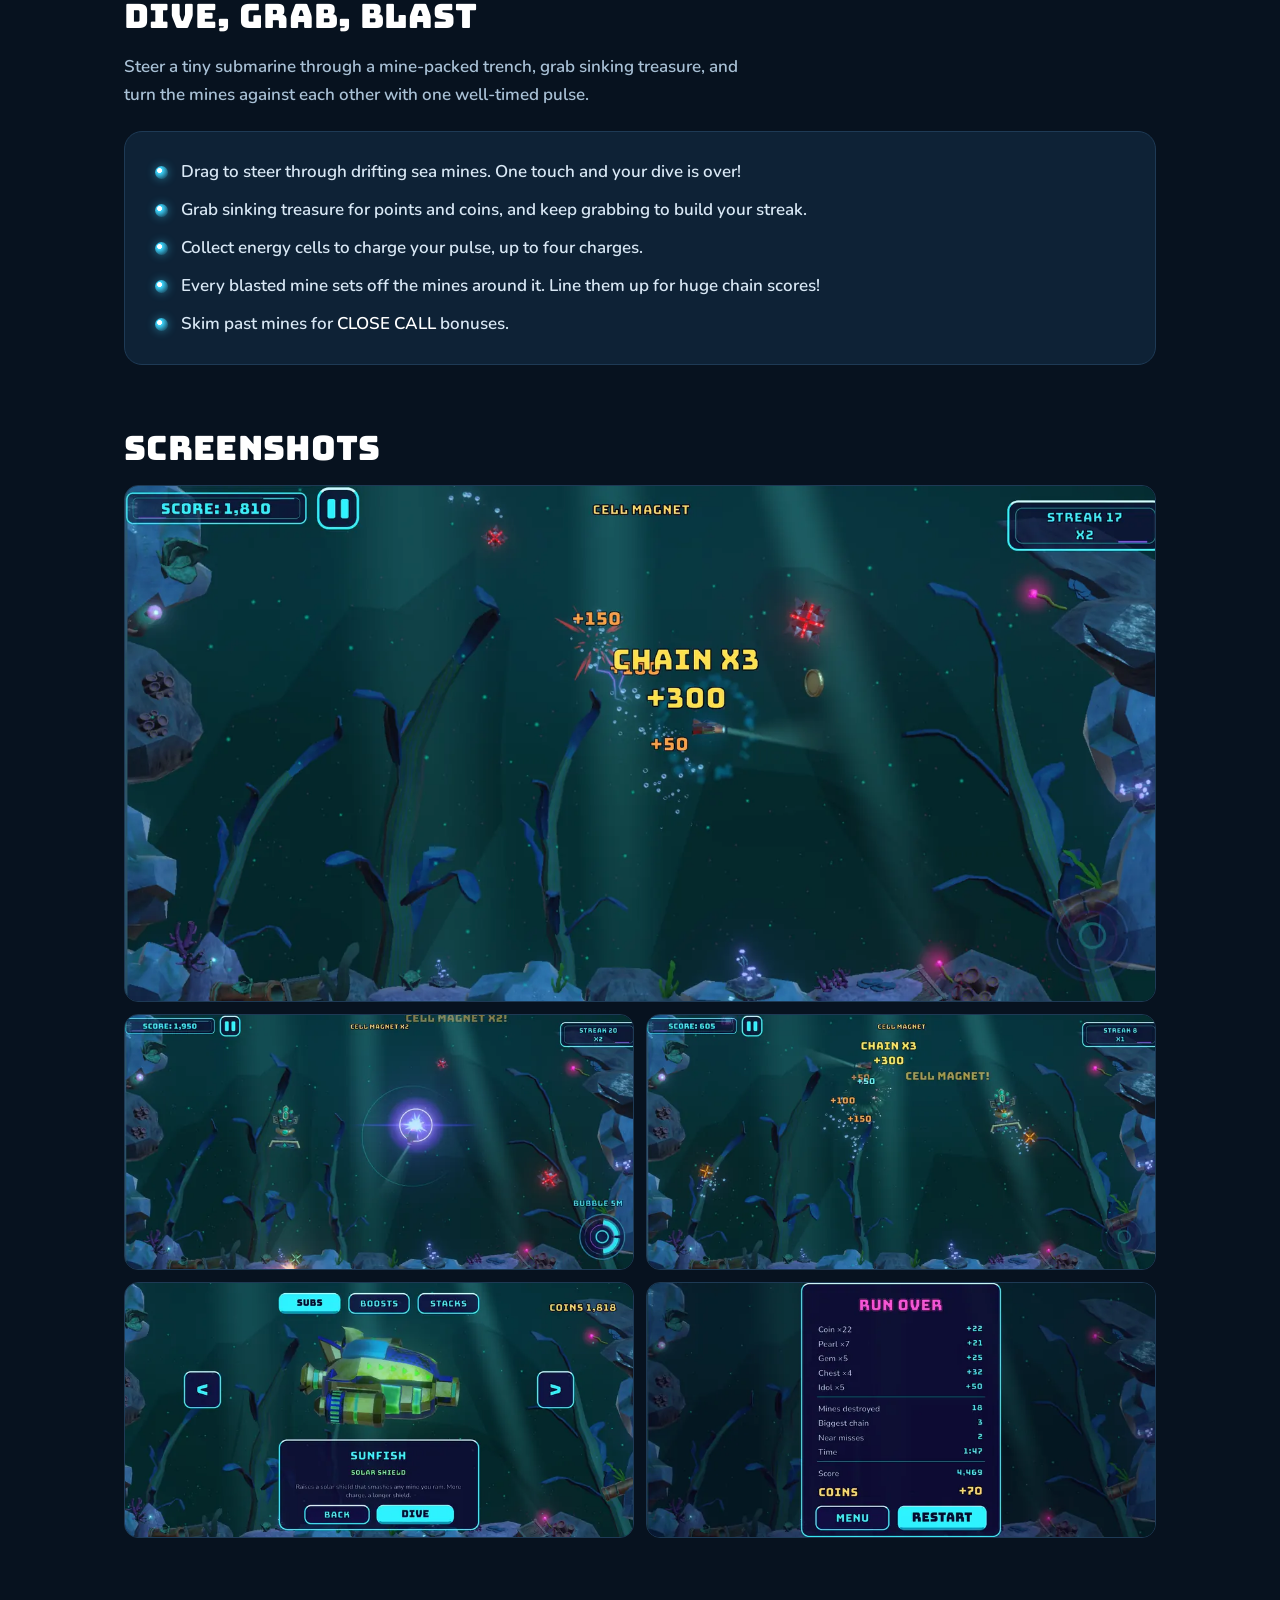
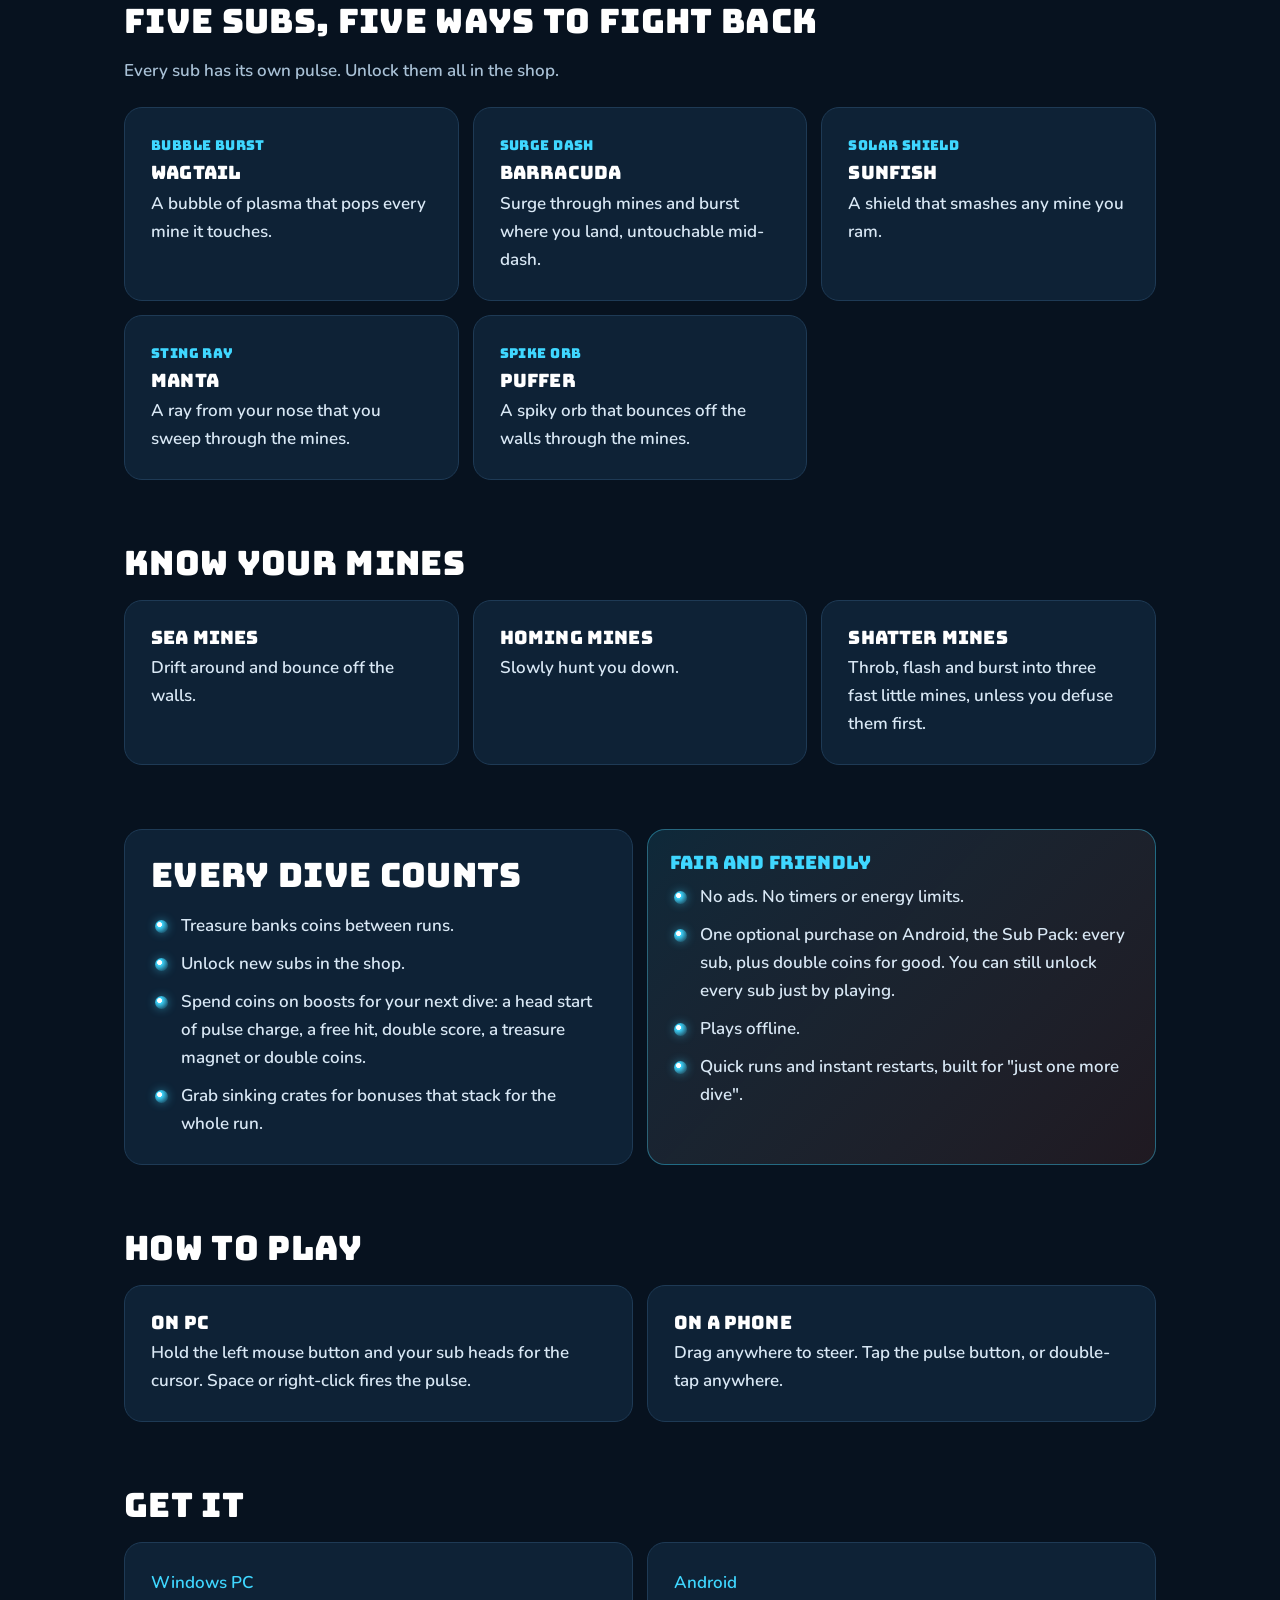
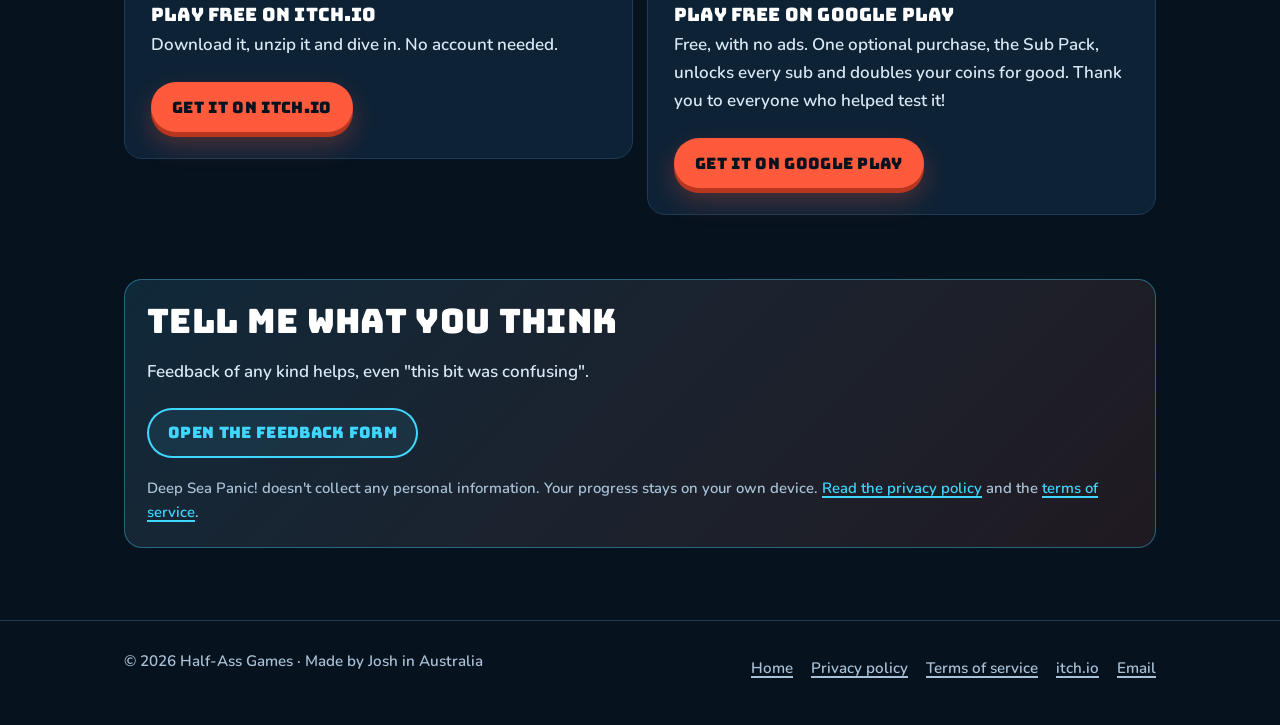
==== commit 08a96591: "Deep Sea Panic! is out on Google Play The tester steps are replaced by a "Get it on Google Play" car" ====
--- a/docs/deep-sea-panic/index.html
+++ b/docs/deep-sea-panic/index.html
@@ -4,7 +4,7 @@
   <meta charset="utf-8">
   <meta name="viewport" content="width=device-width, initial-scale=1">
   <title>Deep Sea Panic! | Half-Ass Games</title>
-  <meta name="description" content="Dodge mines, grab treasure and pulse whole minefields into chain reactions! A free arcade game for PC and Android, with no ads and no in-app purchases.">
+  <meta name="description" content="Dodge mines, grab treasure and pulse whole minefields into chain reactions! A free arcade game for PC and Android, with no ads.">
   <link rel="canonical" href="https://half-assgames.com/deep-sea-panic/">
   <meta name="theme-color" content="#07121F">
   <link rel="icon" href="../favicon-48.png" sizes="48x48" type="image/png">
@@ -74,13 +74,12 @@
           <ul class="chips" aria-label="At a glance">
             <li>Free</li>
             <li>No ads</li>
-            <li>No in-app purchases</li>
             <li>Plays offline</li>
             <li>PC and Android</li>
           </ul>
           <div class="buttons">
             <a class="btn btn-main" href="https://half-assgames.itch.io/deepseapanic">Play free on PC</a>
-            <a class="btn btn-soft" href="#android">Android: help test it</a>
+            <a class="btn btn-soft" href="https://play.google.com/store/apps/details?id=com.halfassgames.deepseapanic">Get it on Google Play</a>
           </div>
         </div>
       </div>
@@ -196,7 +195,8 @@
           <div class="callout">
             <h3>Fair and friendly</h3>
             <ul class="list-bubbles">
-              <li>No ads. No in-app purchases. No timers or energy limits.</li>
+              <li>No ads. No timers or energy limits.</li>
+              <li>One optional purchase on Android, the Sub Pack: every sub, plus double coins for good. You can still unlock every sub just by playing.</li>
               <li>Plays offline.</li>
               <li>Quick runs and instant restarts, built for "just one more dive".</li>
             </ul>
@@ -228,45 +228,17 @@
             </div>
           </div>
 
-          <!-- ANDROID, BEFORE LAUNCH: the tester steps. On launch day, delete this card
-               and un-comment the "Get it on Google Play" card below it (see README.md). -->
-          <div class="card" id="android">
-            <p class="kicker">Android</p>
-            <h3>Coming soon to Google Play</h3>
-            <p>
-              Before it can launch, Google needs 12 or more people testing it for 14 days. It's free,
-              with no ads, and takes about 2 minutes. You'll need the Google account that's on your phone.
-            </p>
-            <ol class="steps">
-              <li>
-                Join the tester group.<br>
-                <a class="btn btn-soft" href="https://groups.google.com/g/deep-sea-panic-testers">Join the group</a>
-              </li>
-              <li>
-                Open the testing page and tap <strong>Become a tester</strong>.<br>
-                <a class="btn btn-soft" href="https://play.google.com/apps/testing/com.halfassgames.deepseapanic">Become a tester</a>
-              </li>
-              <li>
-                Install it from Google Play.<br>
-                <a class="btn btn-soft" href="https://play.google.com/store/apps/details?id=com.halfassgames.deepseapanic">Install it</a>
-              </li>
-            </ol>
-            <p class="small">
-              Please keep it installed for the two weeks. If you uninstall by accident, open step 2
-              again and tap Become a tester. Thank you, it really helps!
-            </p>
-          </div>
-
-          <!-- ANDROID, AFTER LAUNCH:
           <div class="card" id="android">
             <p class="kicker">Android</p>
             <h3>Play free on Google Play</h3>
-            <p>Free, with no ads and no in-app purchases.</p>
+            <p>
+              Free, with no ads. One optional purchase, the Sub Pack, unlocks every sub and doubles
+              your coins for good. Thank you to everyone who helped test it!
+            </p>
             <div class="buttons">
               <a class="btn btn-main" href="https://play.google.com/store/apps/details?id=com.halfassgames.deepseapanic">Get it on Google Play</a>
             </div>
           </div>
-          -->
         </div>
       </div>
     </section>
